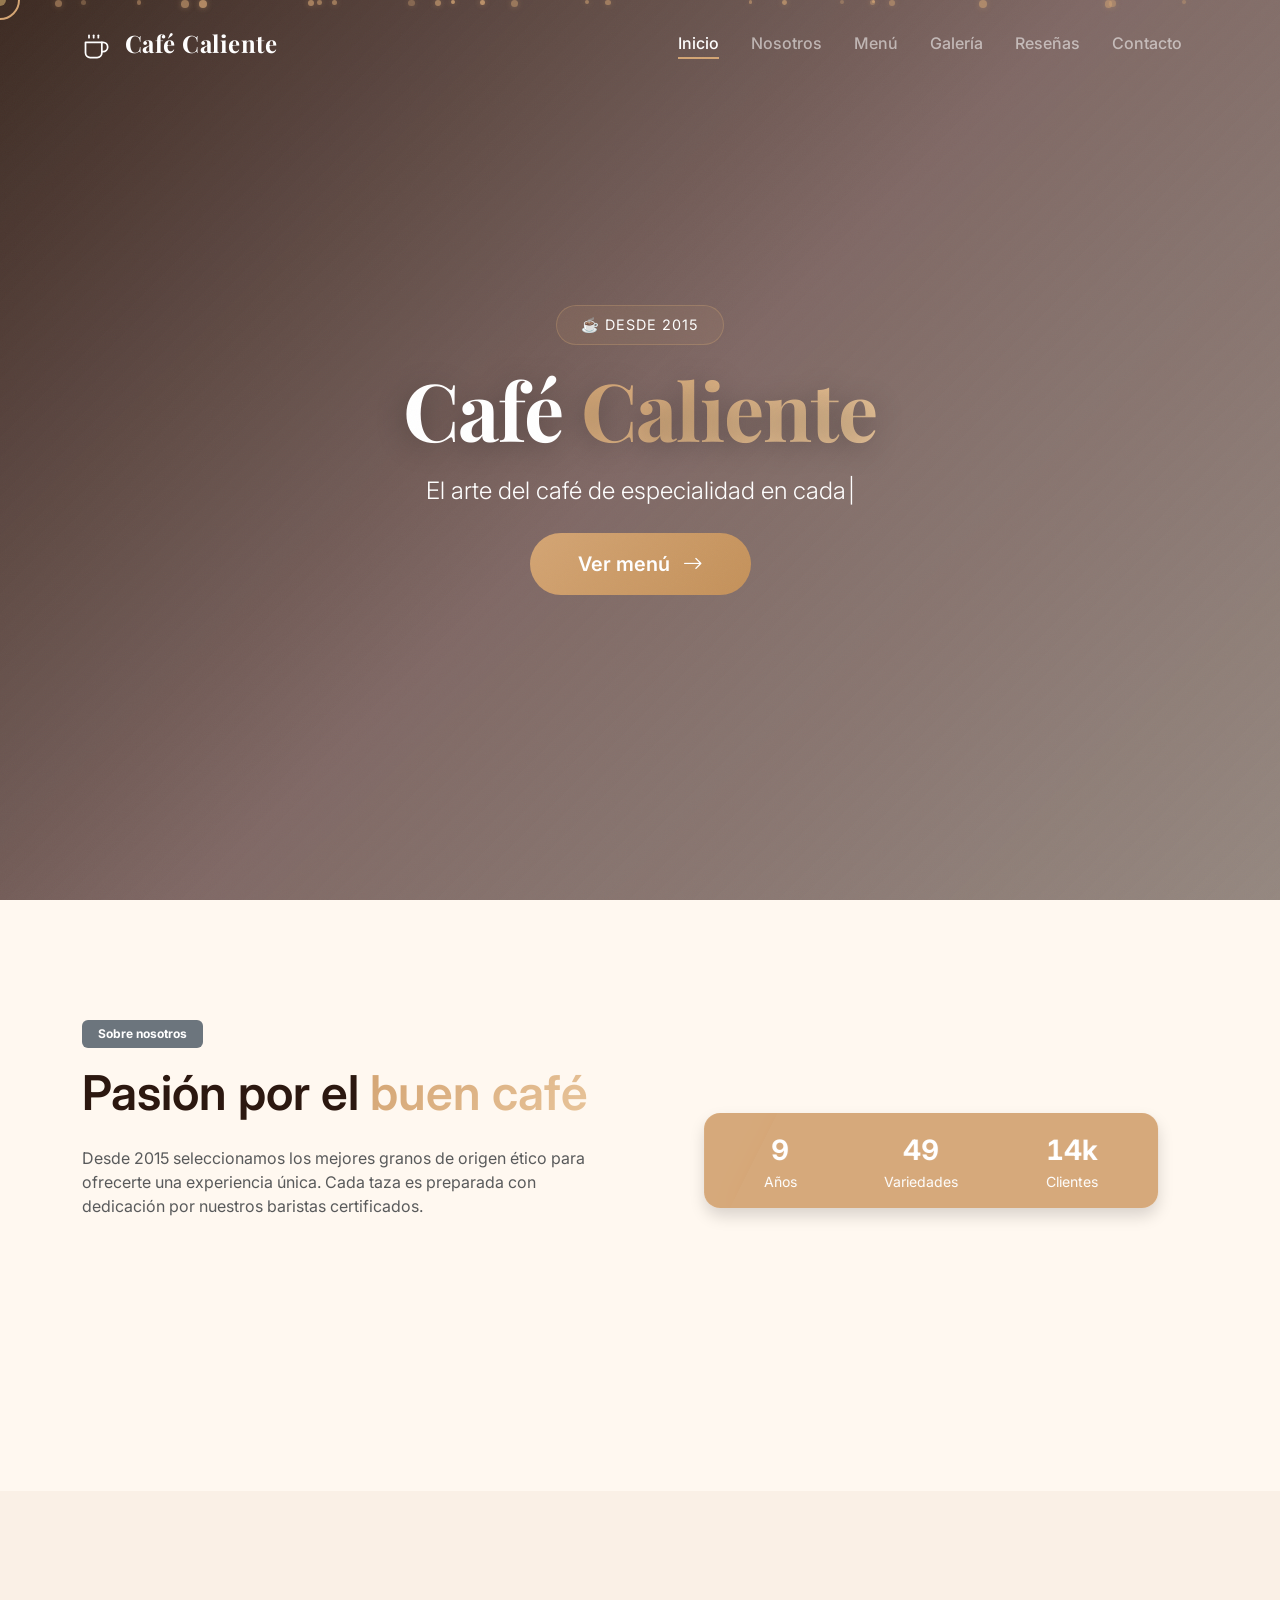
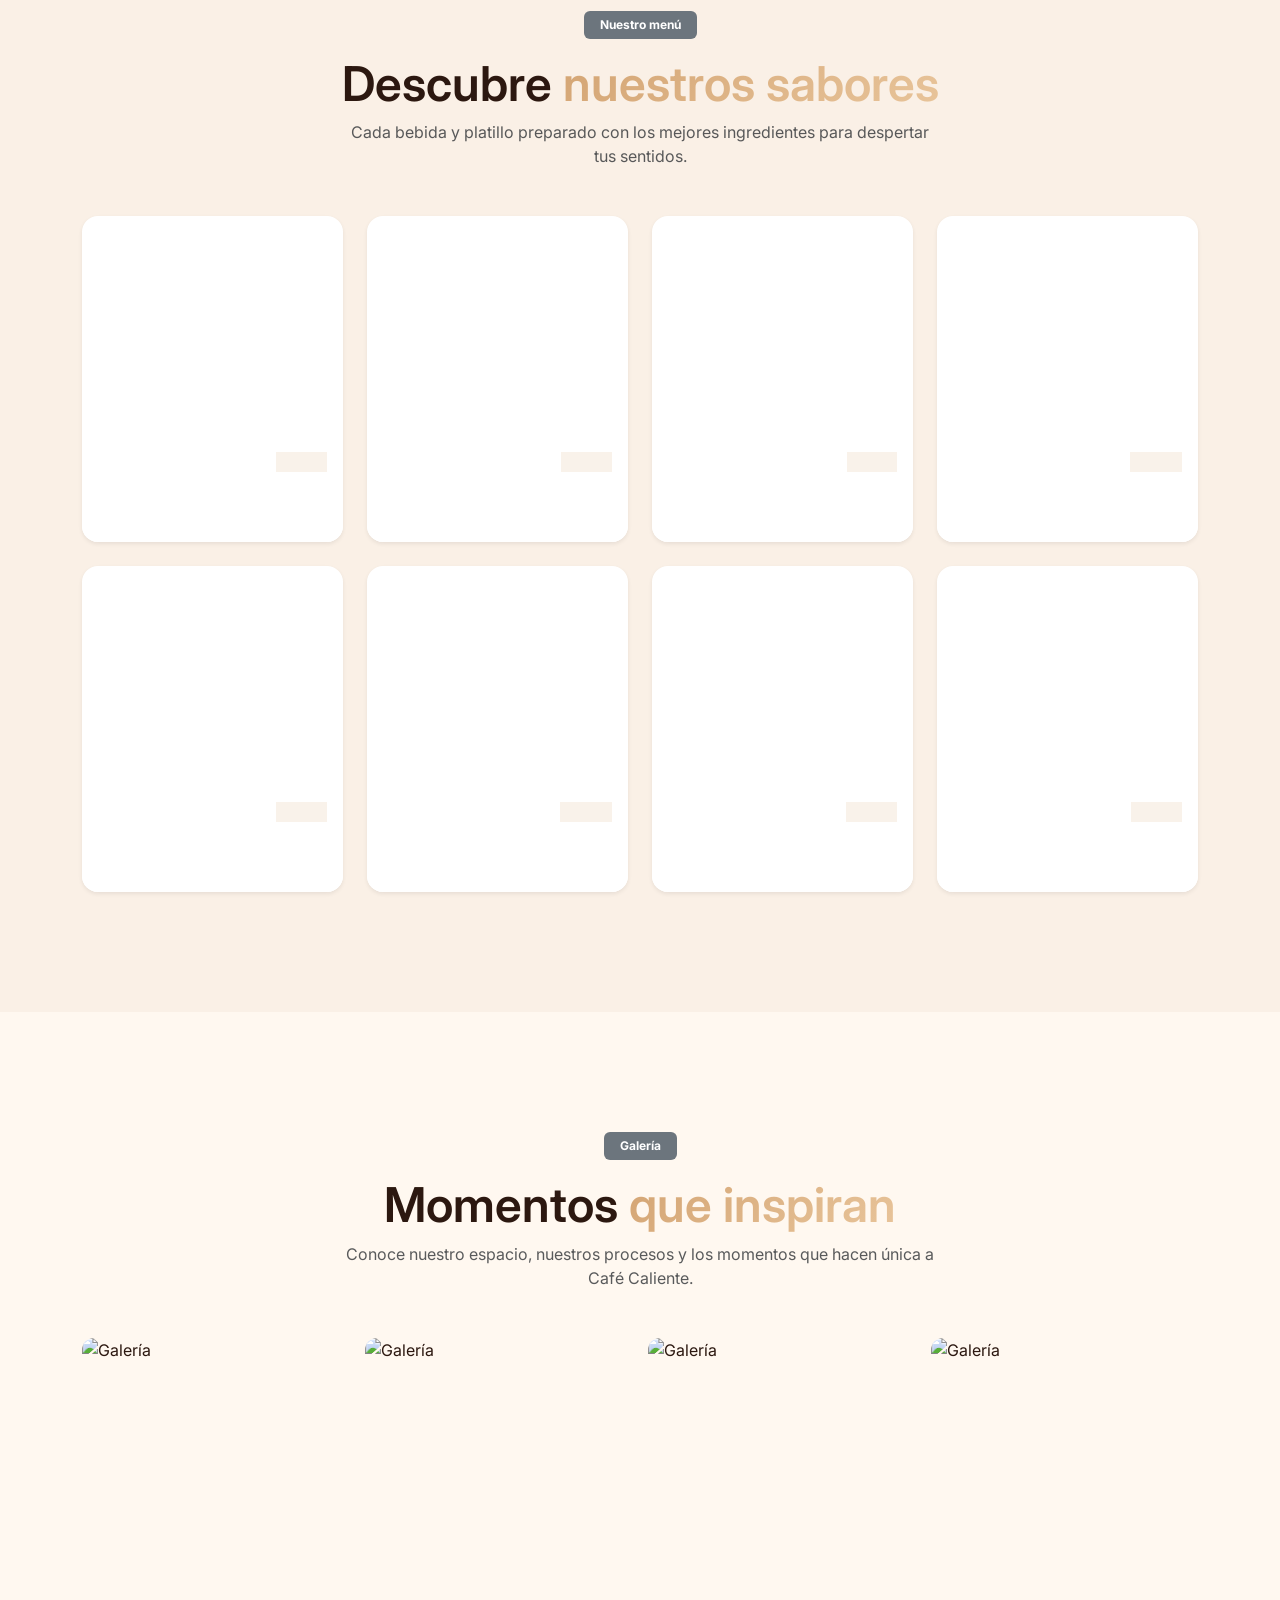
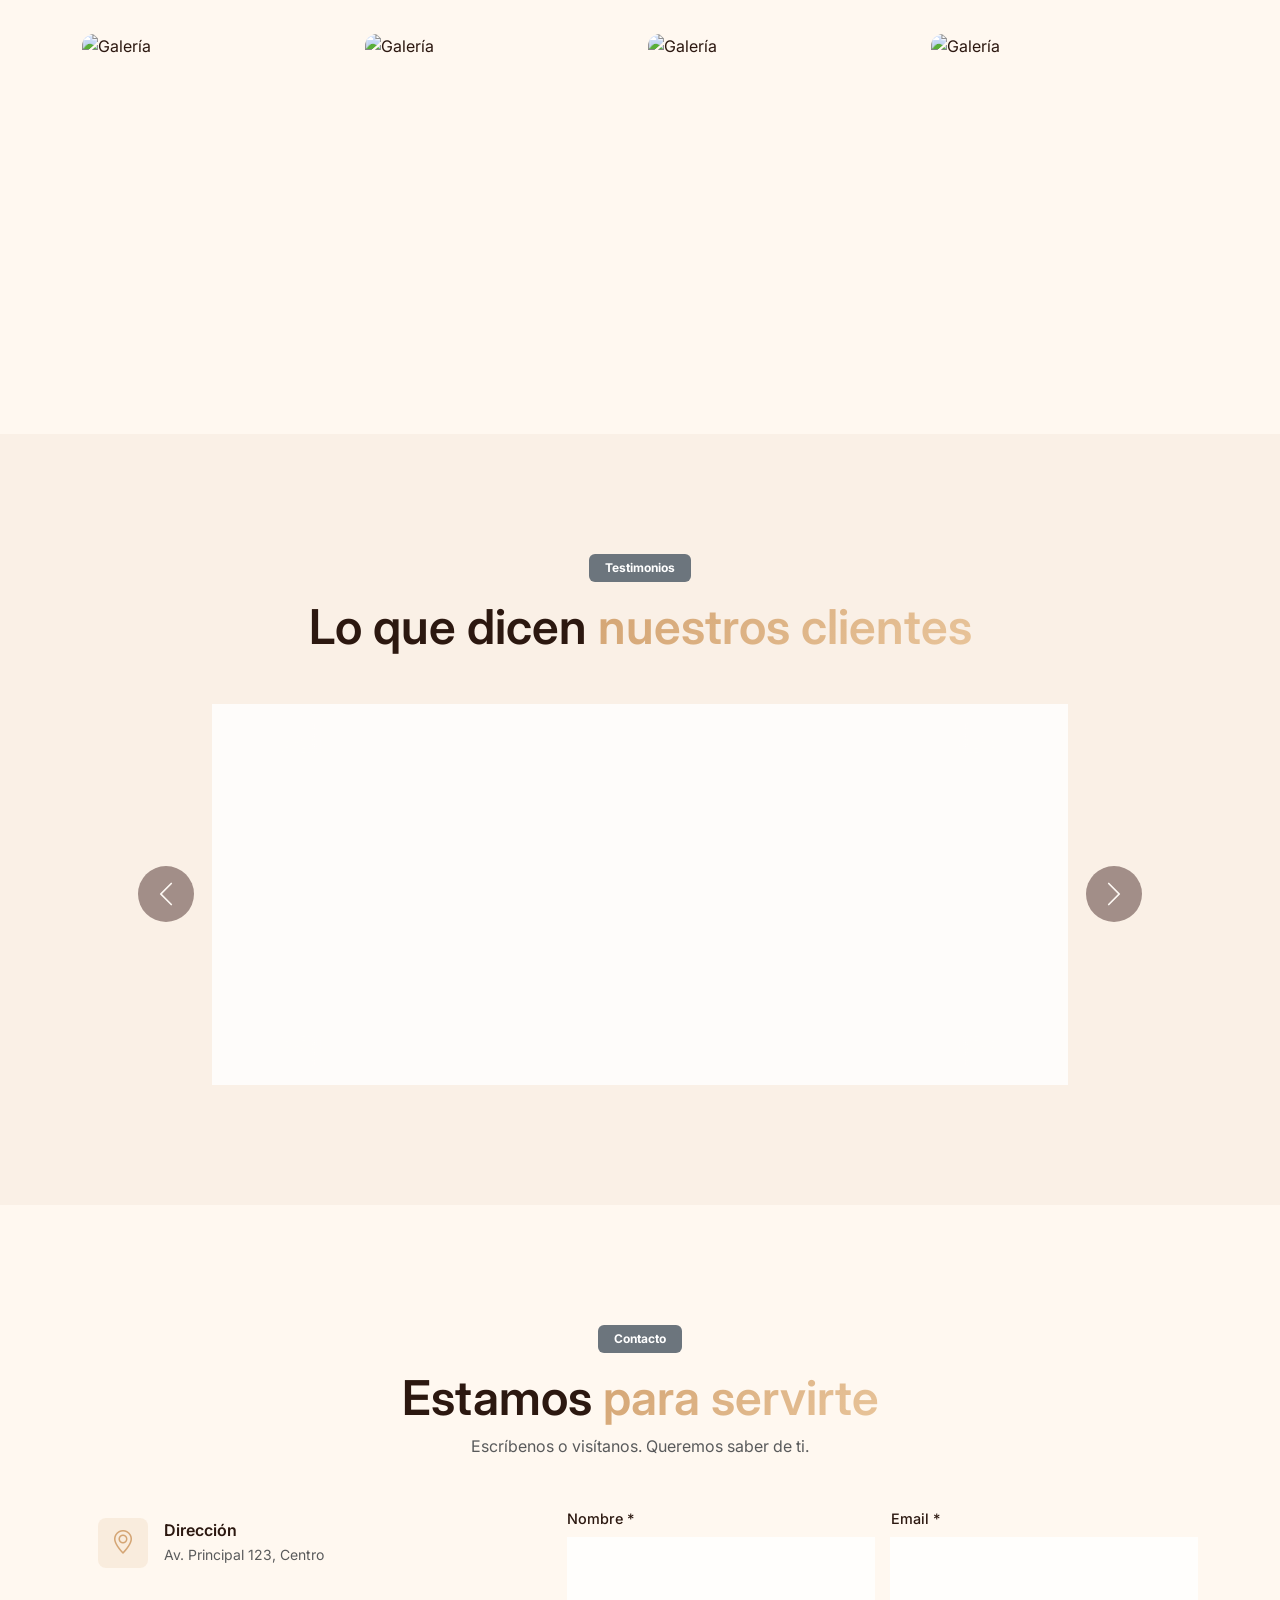
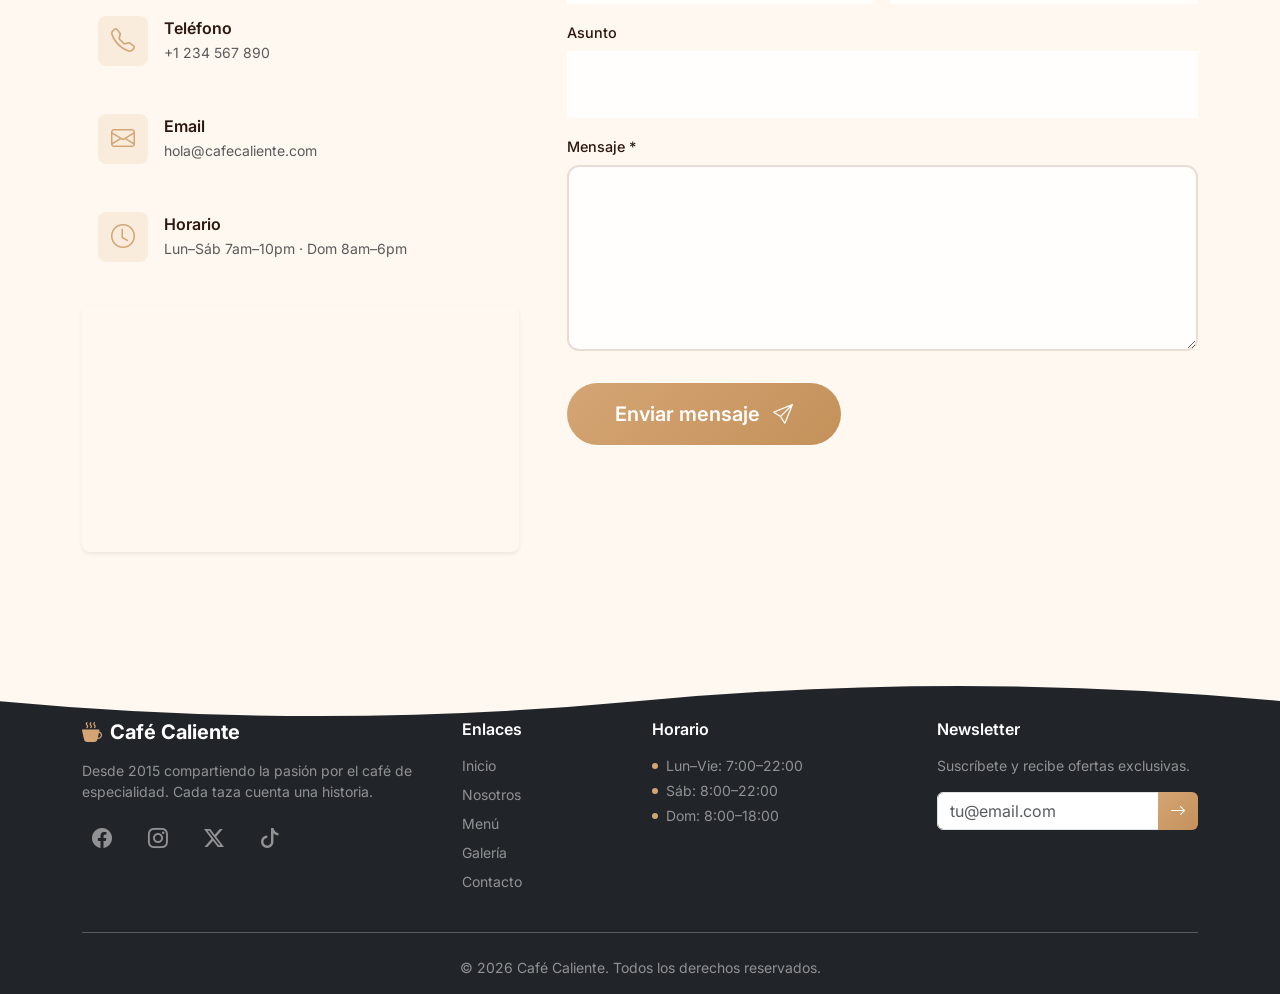
==== templates/coffee/index.html @ fac6c66e "templates" ====
<!DOCTYPE html>
<html lang="es">
<head>
  <meta charset="UTF-8">
  <meta name="viewport" content="width=device-width, initial-scale=1.0">
  <meta name="description" content="Café Caliente - Café artesanal de especialidad. Disfruta del mejor café en un ambiente único.">
  <meta name="theme-color" content="#4A2C2A">
  <meta property="og:title" content="Café Caliente - Cafetería de Especialidad">
  <meta property="og:description" content="El mejor café artesanal de la ciudad. Ven y disfruta.">
  <meta property="og:type" content="website">
  <title>Café Caliente · Cafetería de Especialidad</title>
  <link rel="preconnect" href="https://fonts.googleapis.com">
  <link rel="preconnect" href="https://fonts.gstatic.com" crossorigin>
  <link href="https://fonts.googleapis.com/css2?family=Playfair+Display:wght@400;600;700;900&family=Inter:wght@300;400;500;600;700&display=swap" rel="stylesheet">
  <link href="https://cdn.jsdelivr.net/npm/bootstrap@5.3.3/dist/css/bootstrap.min.css" rel="stylesheet">
  <link rel="stylesheet" href="https://cdn.jsdelivr.net/npm/bootstrap-icons@1.11.3/font/bootstrap-icons.min.css">
  <link rel="stylesheet" href="assets/css/style.css">
</head>
<body>

  <div id="scrollProgress" class="scroll-progress"></div>
  <div id="cursor" class="custom-cursor"></div>
  <div id="cursorFollower" class="cursor-follower"></div>
  <div class="film-grain"></div>

  <!-- ========== NAVBAR ========== -->
  <nav class="navbar navbar-expand-lg navbar-dark fixed-top" id="mainNavbar">
    <div class="container">
      <a class="navbar-brand fw-bold" href="#">
        <svg class="me-2" width="28" height="28" viewBox="0 0 24 24" fill="none" stroke="currentColor" stroke-width="1.5" stroke-linecap="round" stroke-linejoin="round">
          <path d="M17 8h1a4 4 0 1 1 0 8h-1"/>
          <path d="M3 8h14v9a4 4 0 0 1-4 4H7a4 4 0 0 1-4-4V8Z"/>
          <line x1="6" y1="2" x2="6" y2="4"/><line x1="10" y1="2" x2="10" y2="4"/><line x1="14" y1="2" x2="14" y2="4"/>
        </svg>
        Café Caliente
      </a>
      <button class="navbar-toggler border-0" type="button" data-bs-toggle="collapse" data-bs-target="#navbarNav" aria-label="Menú">
        <span class="navbar-toggler-icon"></span>
      </button>
      <div class="collapse navbar-collapse" id="navbarNav">
        <ul class="navbar-nav ms-auto">
          <li class="nav-item"><a class="nav-link" href="#hero">Inicio</a></li>
          <li class="nav-item"><a class="nav-link" href="#about">Nosotros</a></li>
          <li class="nav-item"><a class="nav-link" href="#menu">Menú</a></li>
          <li class="nav-item"><a class="nav-link" href="#gallery">Galería</a></li>
          <li class="nav-item"><a class="nav-link" href="#testimonials">Reseñas</a></li>
          <li class="nav-item"><a class="nav-link" href="#contact">Contacto</a></li>
        </ul>
      </div>
    </div>
  </nav>

  <!-- ========== HERO (3D Mouse Parallax) ========== -->
  <section id="hero" class="hero d-flex align-items-center justify-content-center">
    <div class="hero-perspective-container">
      <div class="hero-depth-layer" data-depth="0.04">
        <div class="hero-bg-layer"></div>
        <div class="hero-overlay"></div>
      </div>
      <div class="hero-depth-layer" data-depth="0.15">
        <div class="hero-particles" id="heroParticles"></div>
        <div class="floating-beans" id="heroBeans"></div>
      </div>
    </div>
    <div class="container position-relative text-center text-white" style="z-index: 3;">
      <p class="hero-badge mb-3" data-reveal="fade-down">☕ Desde 2015</p>
      <h1 class="display-1 fw-bold hero-title mb-3" data-reveal="fade-up">
        Café <span class="text-gradient">Caliente</span>
      </h1>
      <p class="lead fs-4 mb-4 opacity-90" id="heroSubtitle" data-reveal="fade-up" data-reveal-delay="200"></p>
      <div data-reveal="fade-up" data-reveal-delay="400">
        <a href="#menu" class="btn btn-accent btn-lg px-5 py-3 fw-semibold rounded-pill magnetic-btn" data-strength="40">
          Ver menú <i class="bi bi-arrow-right ms-2"></i>
        </a>
      </div>
    </div>
  </section>

  <!-- ========== SOBRE NOSOTROS ========== -->
  <section id="about" class="section-padding position-relative">
    <div class="container">
      <div class="row g-5 align-items-center">
        <div class="col-lg-6" data-reveal="rotate-right">
          <span class="badge bg-secondary mb-3 px-3 py-2">Sobre nosotros</span>
          <h2 class="display-5 fw-semibold mb-4">Pasión por el <span class="text-gradient">buen café</span></h2>
          <p class="text-muted mb-4">
            Desde 2015 seleccionamos los mejores granos de origen ético para ofrecerte una experiencia única.
            Cada taza es preparada con dedicación por nuestros baristas certificados.
          </p>
          <div class="row g-3">
            <div class="col-sm-6"><div class="d-flex align-items-start gap-3 value-item" data-reveal="rotate-up" data-reveal-delay="100"><i class="bi bi-tree fs-2 text-accent"></i><div><h6 class="fw-semibold mb-1">Origen sostenible</h6><p class="small text-muted mb-0">Comercio directo con productores</p></div></div></div>
            <div class="col-sm-6"><div class="d-flex align-items-start gap-3 value-item" data-reveal="rotate-up" data-reveal-delay="200"><i class="bi bi-award fs-2 text-accent"></i><div><h6 class="fw-semibold mb-1">Baristas expertos</h6><p class="small text-muted mb-0">Equipo certificado</p></div></div></div>
            <div class="col-sm-6"><div class="d-flex align-items-start gap-3 value-item" data-reveal="rotate-up" data-reveal-delay="300"><i class="bi bi-heart fs-2 text-accent"></i><div><h6 class="fw-semibold mb-1">Hecho con amor</h6><p class="small text-muted mb-0">Cada detalle importa</p></div></div></div>
            <div class="col-sm-6"><div class="d-flex align-items-start gap-3 value-item" data-reveal="rotate-up" data-reveal-delay="400"><i class="bi bi-shop fs-2 text-accent"></i><div><h6 class="fw-semibold mb-1">Ambiente único</h6><p class="small text-muted mb-0">Diseñado para disfrutar</p></div></div></div>
          </div>
        </div>
        <div class="col-lg-6" data-reveal="rotate-left">
          <div class="position-relative about-image-wrapper about-3d-wrapper">
            <img src="https://images.unsplash.com/photo-1501339847302-ac426a4a7cbb?w=600&q=80" alt="Nuestra cafetería" class="img-fluid rounded-4 shadow-lg about-image" loading="lazy">
            <div class="position-absolute bottom-0 start-50 translate-middle-x bg-accent text-white p-3 rounded-4 shadow stat-card" style="width: 85%;">
              <div class="d-flex justify-content-around text-center">
                <div><span class="fs-3 fw-bold counter" data-target="10">0</span><p class="small mb-0">Años</p></div>
                <div><span class="fs-3 fw-bold counter" data-target="50">0</span><p class="small mb-0">Variedades</p></div>
                <div><span class="fs-3 fw-bold counter" data-target="15" data-suffix="k">0</span><p class="small mb-0">Clientes</p></div>
              </div>
            </div>
          </div>
        </div>
      </div>
    </div>
  </section>

  <!-- ========== MENÚ ========== -->
  <section id="menu" class="section-padding bg-brand-light position-relative">
    <div class="floating-beans" id="menuBeans"></div>
    <div class="container">
      <div class="text-center mb-5">
        <span class="badge bg-secondary mb-3 px-3 py-2" data-reveal="fade-down">Nuestro menú</span>
        <h2 class="display-5 fw-semibold" data-reveal="rotate-up">Descubre <span class="text-gradient">nuestros sabores</span></h2>
        <p class="text-muted mx-auto" style="max-width:600px;" data-reveal="fade-up" data-reveal-delay="100">Cada bebida y platillo preparado con los mejores ingredientes para despertar tus sentidos.</p>
      </div>
      <div class="row g-4">
        <div class="col-sm-6 col-lg-4 col-xl-3" data-reveal="zoom-in" data-reveal-delay="0">
          <div class="card menu-card h-100 border-0 shadow-sm tilt-card">
            <div class="card-img-wrapper tilt-item" data-tilt-factor="1.4">
              <img src="https://images.unsplash.com/photo-1509042239860-f550ce710b93?w=400&q=80" class="card-img-top" alt="Espresso" loading="lazy">
              <div class="steam-container"><span></span><span></span><span></span><span></span></div>
            </div>
            <div class="card-body tilt-item" data-tilt-factor="0.6">
              <div class="d-flex justify-content-between align-items-start mb-2">
                <h5 class="card-title fw-semibold mb-0">Espresso</h5>
                <span class="badge bg-accent-subtle text-accent fw-semibold tilt-item" data-tilt-factor="1.8">$3.50</span>
              </div>
              <p class="card-text small text-muted">Café puro de tueste medio con notas a chocolate.</p>
            </div>
          </div>
        </div>
        <div class="col-sm-6 col-lg-4 col-xl-3" data-reveal="zoom-in" data-reveal-delay="50">
          <div class="card menu-card h-100 border-0 shadow-sm tilt-card">
            <div class="card-img-wrapper tilt-item" data-tilt-factor="1.4">
              <img src="https://images.unsplash.com/photo-1572442388796-11668a67e53d?w=400&q=80" class="card-img-top" alt="Cappuccino" loading="lazy">
              <div class="steam-container"><span></span><span></span><span></span><span></span></div>
            </div>
            <div class="card-body tilt-item" data-tilt-factor="0.6">
              <div class="d-flex justify-content-between align-items-start mb-2">
                <h5 class="card-title fw-semibold mb-0">Cappuccino</h5>
                <span class="badge bg-accent-subtle text-accent fw-semibold tilt-item" data-tilt-factor="1.8">$5.00</span>
              </div>
              <p class="card-text small text-muted">Espresso con leche cremosa y espuma suave.</p>
            </div>
          </div>
        </div>
        <div class="col-sm-6 col-lg-4 col-xl-3" data-reveal="zoom-in" data-reveal-delay="100">
          <div class="card menu-card h-100 border-0 shadow-sm tilt-card">
            <div class="card-img-wrapper tilt-item" data-tilt-factor="1.4">
              <img src="https://images.unsplash.com/photo-1461023058943-07fcbe16d735?w=400&q=80" class="card-img-top" alt="Latte" loading="lazy">
              <div class="steam-container"><span></span><span></span><span></span><span></span></div>
            </div>
            <div class="card-body tilt-item" data-tilt-factor="0.6">
              <div class="d-flex justify-content-between align-items-start mb-2">
                <h5 class="card-title fw-semibold mb-0">Latte</h5>
                <span class="badge bg-accent-subtle text-accent fw-semibold tilt-item" data-tilt-factor="1.8">$5.50</span>
              </div>
              <p class="card-text small text-muted">Espresso suave con abundante leche vaporizada.</p>
            </div>
          </div>
        </div>
        <div class="col-sm-6 col-lg-4 col-xl-3" data-reveal="zoom-in" data-reveal-delay="150">
          <div class="card menu-card h-100 border-0 shadow-sm tilt-card">
            <div class="card-img-wrapper tilt-item" data-tilt-factor="1.4">
              <img src="https://images.unsplash.com/photo-1632845407875-10b4d85e6bf8?w=400&q=80" class="card-img-top" alt="Mocha" loading="lazy">
              <div class="steam-container"><span></span><span></span><span></span><span></span></div>
            </div>
            <div class="card-body tilt-item" data-tilt-factor="0.6">
              <div class="d-flex justify-content-between align-items-start mb-2">
                <h5 class="card-title fw-semibold mb-0">Mocha</h5>
                <span class="badge bg-accent-subtle text-accent fw-semibold tilt-item" data-tilt-factor="1.8">$6.00</span>
              </div>
              <p class="card-text small text-muted">Espresso con chocolate, leche y crema batida.</p>
            </div>
          </div>
        </div>
        <div class="col-sm-6 col-lg-4 col-xl-3" data-reveal="zoom-in" data-reveal-delay="200">
          <div class="card menu-card h-100 border-0 shadow-sm tilt-card">
            <div class="card-img-wrapper tilt-item" data-tilt-factor="1.4">
              <img src="https://images.unsplash.com/photo-1495474472287-4d71bcdd2085?w=400&q=80" class="card-img-top" alt="Cold Brew" loading="lazy">
              <div class="steam-container"><span></span><span></span><span></span><span></span></div>
            </div>
            <div class="card-body tilt-item" data-tilt-factor="0.6">
              <div class="d-flex justify-content-between align-items-start mb-2">
                <h5 class="card-title fw-semibold mb-0">Cold Brew</h5>
                <span class="badge bg-accent-subtle text-accent fw-semibold tilt-item" data-tilt-factor="1.8">$4.50</span>
              </div>
              <p class="card-text small text-muted">Extracción en frío por 24 horas, suave y refrescante.</p>
            </div>
          </div>
        </div>
        <div class="col-sm-6 col-lg-4 col-xl-3" data-reveal="zoom-in" data-reveal-delay="250">
          <div class="card menu-card h-100 border-0 shadow-sm tilt-card">
            <div class="card-img-wrapper tilt-item" data-tilt-factor="1.4">
              <img src="https://images.unsplash.com/photo-1556679343-c7306c1976bc?w=400&q=80" class="card-img-top" alt="Croissant" loading="lazy">
            </div>
            <div class="card-body tilt-item" data-tilt-factor="0.6">
              <div class="d-flex justify-content-between align-items-start mb-2">
                <h5 class="card-title fw-semibold mb-0">Croissant</h5>
                <span class="badge bg-accent-subtle text-accent fw-semibold tilt-item" data-tilt-factor="1.8">$4.00</span>
              </div>
              <p class="card-text small text-muted">Hojaldrado artesanal, horneado cada mañana.</p>
            </div>
          </div>
        </div>
        <div class="col-sm-6 col-lg-4 col-xl-3" data-reveal="zoom-in" data-reveal-delay="300">
          <div class="card menu-card h-100 border-0 shadow-sm tilt-card">
            <div class="card-img-wrapper tilt-item" data-tilt-factor="1.4">
              <img src="https://images.unsplash.com/photo-1509365465985-25d11c17e812?w=400&q=80" class="card-img-top" alt="Cheesecake" loading="lazy">
            </div>
            <div class="card-body tilt-item" data-tilt-factor="0.6">
              <div class="d-flex justify-content-between align-items-start mb-2">
                <h5 class="card-title fw-semibold mb-0">Cheesecake</h5>
                <span class="badge bg-accent-subtle text-accent fw-semibold tilt-item" data-tilt-factor="1.8">$6.50</span>
              </div>
              <p class="card-text small text-muted">New York style con frutos rojos y base crujiente.</p>
            </div>
          </div>
        </div>
        <div class="col-sm-6 col-lg-4 col-xl-3" data-reveal="zoom-in" data-reveal-delay="350">
          <div class="card menu-card h-100 border-0 shadow-sm tilt-card">
            <div class="card-img-wrapper tilt-item" data-tilt-factor="1.4">
              <img src="https://images.unsplash.com/photo-1559056199-641a0ac8b55e?w=400&q=80" class="card-img-top" alt="Té Chai" loading="lazy">
            </div>
            <div class="card-body tilt-item" data-tilt-factor="0.6">
              <div class="d-flex justify-content-between align-items-start mb-2">
                <h5 class="card-title fw-semibold mb-0">Té Chai</h5>
                <span class="badge bg-accent-subtle text-accent fw-semibold tilt-item" data-tilt-factor="1.8">$4.50</span>
              </div>
              <p class="card-text small text-muted">Especias indias con leche, miel y canela.</p>
            </div>
          </div>
        </div>
      </div>
    </div>
  </section>

  <!-- ========== GALERÍA ========== -->
  <section id="gallery" class="section-padding position-relative">
    <div class="container">
      <div class="text-center mb-5">
        <span class="badge bg-secondary mb-3 px-3 py-2" data-reveal="fade-down">Galería</span>
        <h2 class="display-5 fw-semibold" data-reveal="rotate-up">Momentos <span class="text-gradient">que inspiran</span></h2>
        <p class="text-muted mx-auto" style="max-width:600px;" data-reveal="fade-up" data-reveal-delay="100">Conoce nuestro espacio, nuestros procesos y los momentos que hacen única a Café Caliente.</p>
      </div>
      <div class="row g-3">
        <div class="col-6 col-md-4 col-lg-3" data-reveal="zoom-in" data-reveal-delay="0"><div class="gallery-item"><img src="https://images.unsplash.com/photo-1495474472287-4d71bcdd2085?w=400&q=80" alt="Galería" class="img-fluid gallery-img" loading="lazy"><div class="gallery-overlay"><span class="gallery-icon"><i class="bi bi-arrows-fullscreen"></i></span></div></div></div>
        <div class="col-6 col-md-4 col-lg-3" data-reveal="zoom-in" data-reveal-delay="50"><div class="gallery-item"><img src="https://images.unsplash.com/photo-1509042239860-f550ce710b93?w=400&q=80" alt="Galería" class="img-fluid gallery-img" loading="lazy"><div class="gallery-overlay"><span class="gallery-icon"><i class="bi bi-arrows-fullscreen"></i></span></div></div></div>
        <div class="col-6 col-md-4 col-lg-3" data-reveal="zoom-in" data-reveal-delay="100"><div class="gallery-item"><img src="https://images.unsplash.com/photo-1511920170033-f8396924c348?w=400&q=80" alt="Galería" class="img-fluid gallery-img" loading="lazy"><div class="gallery-overlay"><span class="gallery-icon"><i class="bi bi-arrows-fullscreen"></i></span></div></div></div>
        <div class="col-6 col-md-4 col-lg-3" data-reveal="zoom-in" data-reveal-delay="150"><div class="gallery-item"><img src="https://images.unsplash.com/photo-1442512595331-e89e73853f31?w=400&q=80" alt="Galería" class="img-fluid gallery-img" loading="lazy"><div class="gallery-overlay"><span class="gallery-icon"><i class="bi bi-arrows-fullscreen"></i></span></div></div></div>
        <div class="col-6 col-md-4 col-lg-3" data-reveal="zoom-in" data-reveal-delay="200"><div class="gallery-item"><img src="https://images.unsplash.com/photo-1501339847302-ac426a4a7cbb?w=400&q=80" alt="Galería" class="img-fluid gallery-img" loading="lazy"><div class="gallery-overlay"><span class="gallery-icon"><i class="bi bi-arrows-fullscreen"></i></span></div></div></div>
        <div class="col-6 col-md-4 col-lg-3" data-reveal="zoom-in" data-reveal-delay="250"><div class="gallery-item"><img src="https://images.unsplash.com/photo-1556679343-c7306c1976bc?w=400&q=80" alt="Galería" class="img-fluid gallery-img" loading="lazy"><div class="gallery-overlay"><span class="gallery-icon"><i class="bi bi-arrows-fullscreen"></i></span></div></div></div>
        <div class="col-6 col-md-4 col-lg-3" data-reveal="zoom-in" data-reveal-delay="300"><div class="gallery-item"><img src="https://images.unsplash.com/photo-1497935586351-b67a49e012bf?w=400&q=80" alt="Galería" class="img-fluid gallery-img" loading="lazy"><div class="gallery-overlay"><span class="gallery-icon"><i class="bi bi-arrows-fullscreen"></i></span></div></div></div>
        <div class="col-6 col-md-4 col-lg-3" data-reveal="zoom-in" data-reveal-delay="350"><div class="gallery-item"><img src="https://images.unsplash.com/photo-1461023058943-07fcbe16d735?w=400&q=80" alt="Galería" class="img-fluid gallery-img" loading="lazy"><div class="gallery-overlay"><span class="gallery-icon"><i class="bi bi-arrows-fullscreen"></i></span></div></div></div>
      </div>
    </div>
  </section>

  <!-- ========== TESTIMONIOS ========== -->
  <section id="testimonials" class="section-padding bg-brand-light position-relative">
    <div class="container">
      <div class="text-center mb-5">
        <span class="badge bg-secondary mb-3 px-3 py-2" data-reveal="fade-down">Testimonios</span>
        <h2 class="display-5 fw-semibold" data-reveal="rotate-up">Lo que dicen <span class="text-gradient">nuestros clientes</span></h2>
      </div>
      <div id="testimonialCarousel" class="carousel slide" data-bs-ride="carousel" data-reveal="fade-up">
        <div class="carousel-inner">
          <div class="carousel-item active"><div class="row justify-content-center"><div class="col-lg-8"><div class="testimonial-card text-center p-5"><img src="https://i.pravatar.cc/100?img=1" alt="Cliente" class="rounded-circle mb-3 testimonial-avatar" width="80" height="80" loading="lazy"><i class="bi bi-chat-quote fs-1 text-accent opacity-50 d-block mb-3"></i><p class="fs-5 mb-3 fst-italic">"El mejor café que he probado. El ambiente es acogedor y el personal es increíblemente amable."</p><h6 class="fw-semibold mb-1">María García</h6><small class="text-muted">Cliente frecuente</small><div class="mt-2"><i class="bi bi-star-fill text-accent"></i><i class="bi bi-star-fill text-accent"></i><i class="bi bi-star-fill text-accent"></i><i class="bi bi-star-fill text-accent"></i><i class="bi bi-star-fill text-accent"></i></div></div></div></div></div>
          <div class="carousel-item"><div class="row justify-content-center"><div class="col-lg-8"><div class="testimonial-card text-center p-5"><img src="https://i.pravatar.cc/100?img=11" alt="Cliente" class="rounded-circle mb-3 testimonial-avatar" width="80" height="80" loading="lazy"><i class="bi bi-chat-quote fs-1 text-accent opacity-50 d-block mb-3"></i><p class="fs-5 mb-3 fst-italic">"Los croissants son espectaculares y el cappuccino es perfecto. Sin duda volveré una y otra vez."</p><h6 class="fw-semibold mb-1">Carlos Mendoza</h6><small class="text-muted">Foodie</small><div class="mt-2"><i class="bi bi-star-fill text-accent"></i><i class="bi bi-star-fill text-accent"></i><i class="bi bi-star-fill text-accent"></i><i class="bi bi-star-fill text-accent"></i><i class="bi bi-star-fill text-accent"></i></div></div></div></div></div>
          <div class="carousel-item"><div class="row justify-content-center"><div class="col-lg-8"><div class="testimonial-card text-center p-5"><img src="https://i.pravatar.cc/100?img=5" alt="Cliente" class="rounded-circle mb-3 testimonial-avatar" width="80" height="80" loading="lazy"><i class="bi bi-chat-quote fs-1 text-accent opacity-50 d-block mb-3"></i><p class="fs-5 mb-3 fst-italic">"Un espacio perfecto para reuniones. El cold brew es el mejor de toda la ciudad, 100% recomendado."</p><h6 class="fw-semibold mb-1">Ana Torres</h6><small class="text-muted">Emprendedora</small><div class="mt-2"><i class="bi bi-star-fill text-accent"></i><i class="bi bi-star-fill text-accent"></i><i class="bi bi-star-fill text-accent"></i><i class="bi bi-star-fill text-accent"></i><i class="bi bi-star-fill text-accent"></i></div></div></div></div></div>
        </div>
        <button class="carousel-control-prev" type="button" data-bs-target="#testimonialCarousel" data-bs-slide="prev"><span class="carousel-control-prev-icon" aria-hidden="true"></span><span class="visually-hidden">Anterior</span></button>
        <button class="carousel-control-next" type="button" data-bs-target="#testimonialCarousel" data-bs-slide="next"><span class="carousel-control-next-icon" aria-hidden="true"></span><span class="visually-hidden">Siguiente</span></button>
      </div>
    </div>
  </section>

  <!-- ========== CONTACTO ========== -->
  <section id="contact" class="section-padding position-relative">
    <div class="container">
      <div class="text-center mb-5">
        <span class="badge bg-secondary mb-3 px-3 py-2" data-reveal="fade-down">Contacto</span>
        <h2 class="display-5 fw-semibold" data-reveal="rotate-up">Estamos <span class="text-gradient">para servirte</span></h2>
        <p class="text-muted mx-auto" style="max-width:600px;" data-reveal="fade-up" data-reveal-delay="100">Escríbenos o visítanos. Queremos saber de ti.</p>
      </div>
      <div class="row g-5">
        <div class="col-lg-5" data-reveal="rotate-right">
          <div class="d-flex align-items-center gap-3 mb-4 contact-info-item"><div class="contact-icon bg-accent-subtle text-accent d-flex align-items-center justify-content-center rounded-3 flex-shrink-0" style="width:50px;height:50px;"><i class="bi bi-geo-alt fs-4"></i></div><div><h6 class="fw-semibold mb-1">Dirección</h6><p class="small text-muted mb-0">Av. Principal 123, Centro</p></div></div>
          <div class="d-flex align-items-center gap-3 mb-4 contact-info-item"><div class="contact-icon bg-accent-subtle text-accent d-flex align-items-center justify-content-center rounded-3 flex-shrink-0" style="width:50px;height:50px;"><i class="bi bi-telephone fs-4"></i></div><div><h6 class="fw-semibold mb-1">Teléfono</h6><p class="small text-muted mb-0">+1 234 567 890</p></div></div>
          <div class="d-flex align-items-center gap-3 mb-4 contact-info-item"><div class="contact-icon bg-accent-subtle text-accent d-flex align-items-center justify-content-center rounded-3 flex-shrink-0" style="width:50px;height:50px;"><i class="bi bi-envelope fs-4"></i></div><div><h6 class="fw-semibold mb-1">Email</h6><p class="small text-muted mb-0">hola@cafecaliente.com</p></div></div>
          <div class="d-flex align-items-center gap-3 mb-4 contact-info-item"><div class="contact-icon bg-accent-subtle text-accent d-flex align-items-center justify-content-center rounded-3 flex-shrink-0" style="width:50px;height:50px;"><i class="bi bi-clock fs-4"></i></div><div><h6 class="fw-semibold mb-1">Horario</h6><p class="small text-muted mb-0">Lun–Sáb 7am–10pm · Dom 8am–6pm</p></div></div>
          <div class="mt-4 pt-2" data-reveal="fade-up" data-reveal-delay="200"><div class="ratio ratio-16x9 rounded-3 overflow-hidden shadow-sm map-wrapper"><iframe src="https://www.google.com/maps/embed?pb=!1m18!1m12!1m3!1d387191.33750346623!2d-74.30933115000001!3d40.69701921140066!2m3!1f0!2f0!3f0!3m2!1i1024!2i768!4f13.1!3m3!1m2!1s0x89c24fa5d33f083b%3A0xc80b8f06e177fe62!2sNueva+York!5e0!3m2!1ses!2sus!4v1556103531183" title="Ubicación" allowfullscreen loading="lazy" referrerpolicy="no-referrer-when-downgrade" class="rounded-3"></iframe></div></div>
        </div>
        <div class="col-lg-7" data-reveal="rotate-left">
          <form id="contactForm" class="row g-3 needs-validation" novalidate>
            <div class="col-sm-6"><label for="name" class="form-label fw-medium">Nombre *</label><input type="text" class="form-control form-control-lg" id="name" required><div class="invalid-feedback">Por favor ingresa tu nombre.</div></div>
            <div class="col-sm-6"><label for="email" class="form-label fw-medium">Email *</label><input type="email" class="form-control form-control-lg" id="email" required><div class="invalid-feedback">Por favor ingresa un email válido.</div></div>
            <div class="col-12"><label for="subject" class="form-label fw-medium">Asunto</label><input type="text" class="form-control form-control-lg" id="subject"></div>
            <div class="col-12"><label for="message" class="form-label fw-medium">Mensaje *</label><textarea class="form-control form-control-lg" id="message" rows="5" required></textarea><div class="invalid-feedback">Por favor escribe un mensaje.</div></div>
            <div class="col-12"><div id="formFeedback" class="alert d-none"></div></div>
            <div class="col-12"><button type="submit" class="btn btn-accent btn-lg px-5 py-3 fw-semibold rounded-pill ripple-btn magnetic-btn" data-strength="30">Enviar mensaje <i class="bi bi-send ms-2"></i></button></div>
          </form>
        </div>
      </div>
    </div>
  </section>

  <!-- ========== FOOTER ========== -->
  <footer class="bg-dark text-white pt-5 pb-3 position-relative">
    <div class="footer-decoration"><svg viewBox="0 0 1440 60" preserveAspectRatio="none"><path d="M0,30 Q360,60 720,30 Q1080,0 1440,30 L1440,60 L0,60 Z" fill="var(--color-bg)"/></svg></div>
    <div class="container">
      <div class="row g-4">
        <div class="col-md-6 col-lg-4" data-reveal="fade-up"><h5 class="fw-bold mb-3"><i class="bi bi-cup-hot-fill me-2 text-accent"></i>Café Caliente</h5><p class="small text-white-50">Desde 2015 compartiendo la pasión por el café de especialidad. Cada taza cuenta una historia.</p><div class="d-flex gap-3 fs-5 social-links"><a href="#" class="text-white-50 text-decoration-none social-link" aria-label="Facebook"><i class="bi bi-facebook"></i></a><a href="#" class="text-white-50 text-decoration-none social-link" aria-label="Instagram"><i class="bi bi-instagram"></i></a><a href="#" class="text-white-50 text-decoration-none social-link" aria-label="Twitter"><i class="bi bi-twitter-x"></i></a><a href="#" class="text-white-50 text-decoration-none social-link" aria-label="TikTok"><i class="bi bi-tiktok"></i></a></div></div>
        <div class="col-md-3 col-lg-2" data-reveal="fade-up" data-reveal-delay="100"><h6 class="fw-semibold mb-3">Enlaces</h6><ul class="list-unstyled small footer-links"><li class="mb-2"><a href="#hero" class="text-white-50 text-decoration-none">Inicio</a></li><li class="mb-2"><a href="#about" class="text-white-50 text-decoration-none">Nosotros</a></li><li class="mb-2"><a href="#menu" class="text-white-50 text-decoration-none">Menú</a></li><li class="mb-2"><a href="#gallery" class="text-white-50 text-decoration-none">Galería</a></li><li class="mb-2"><a href="#contact" class="text-white-50 text-decoration-none">Contacto</a></li></ul></div>
        <div class="col-md-3 col-lg-3" data-reveal="fade-up" data-reveal-delay="200"><h6 class="fw-semibold mb-3">Horario</h6><ul class="list-unstyled small text-white-50"><li class="mb-1 d-flex align-items-center gap-2"><span class="dot-accent"></span>Lun–Vie: 7:00–22:00</li><li class="mb-1 d-flex align-items-center gap-2"><span class="dot-accent"></span>Sáb: 8:00–22:00</li><li class="mb-1 d-flex align-items-center gap-2"><span class="dot-accent"></span>Dom: 8:00–18:00</li></ul></div>
        <div class="col-lg-3" data-reveal="fade-up" data-reveal-delay="300"><h6 class="fw-semibold mb-3">Newsletter</h6><p class="small text-white-50">Suscríbete y recibe ofertas exclusivas.</p><div class="input-group"><input type="email" class="form-control" placeholder="tu@email.com" aria-label="Newsletter"><button class="btn btn-accent" type="button"><i class="bi bi-arrow-right"></i></button></div></div>
      </div>
      <hr class="my-4 border-white-10">
      <div class="text-center small text-white-50"><p class="mb-0">&copy; 2026 Café Caliente. Todos los derechos reservados.</p></div>
    </div>
  </footer>

  <button id="backToTop" class="back-to-top" aria-label="Volver arriba"><i class="bi bi-chevron-up"></i></button>

  <script src="https://cdn.jsdelivr.net/npm/bootstrap@5.3.3/dist/js/bootstrap.bundle.min.js"></script>
  <script src="assets/js/main.js"></script>
</body>
</html>
---- templates/coffee/assets/css/style.css ----
/* ==========================================
   CAFÉ CALIENTE — 3D Cinematic Styles
   ========================================== */

:root {
  --color-primary: #4A2C2A;
  --color-secondary: #8B5E3C;
  --color-accent: #D4A574;
  --color-accent-dark: #c4915a;
  --color-bg: #FFF8F0;
  --color-bg-light: #faf0e6;
  --color-text: #2C1810;
  --color-text-muted: #6b5a52;
  --font-heading: 'Playfair Display', serif;
  --font-body: 'Inter', sans-serif;
  --transition-smooth: cubic-bezier(0.25, 0.46, 0.45, 0.94);
}

*,
*::before,
*::after { box-sizing: border-box; }

html { scroll-behavior: smooth; }

body {
  font-family: var(--font-body);
  color: var(--color-text);
  background-color: var(--color-bg);
  cursor: none;
  overflow-x: hidden;
}

::selection {
  background-color: var(--color-accent);
  color: #fff;
}

/* =============================================
   CUSTOM CURSOR
   ============================================= */
.custom-cursor {
  position: fixed;
  width: 12px;
  height: 12px;
  background: var(--color-accent);
  border-radius: 50%;
  pointer-events: none;
  z-index: 99999;
  transform: translate(-50%, -50%);
  transition: width 0.2s var(--transition-smooth), height 0.2s var(--transition-smooth), background 0.2s ease;
  mix-blend-mode: difference;
}

.cursor-follower {
  position: fixed;
  width: 40px;
  height: 40px;
  border: 2px solid var(--color-accent);
  border-radius: 50%;
  pointer-events: none;
  z-index: 99998;
  transform: translate(-50%, -50%);
  transition: width 0.3s var(--transition-smooth), height 0.3s var(--transition-smooth), border-color 0.3s ease, background 0.3s ease;
}

.custom-cursor.hovering { width: 20px; height: 20px; background: var(--color-accent-dark); }
.cursor-follower.hovering { width: 60px; height: 60px; border-color: var(--color-accent-dark); background: rgba(212, 165, 116, 0.08); }

@media (hover: none) and (pointer: coarse) {
  body { cursor: auto; }
  .custom-cursor, .cursor-follower { display: none !important; }
}

/* =============================================
   FILM GRAIN
   ============================================= */
.film-grain {
  position: fixed;
  inset: 0;
  pointer-events: none;
  z-index: 99997;
  opacity: 0.03;
  background-image: url("data:image/svg+xml,%3Csvg viewBox='0 0 256 256' xmlns='http://www.w3.org/2000/svg'%3E%3Cfilter id='noise'%3E%3CfeTurbulence type='fractalNoise' baseFrequency='0.9' numOctaves='4' stitchTiles='stitch'/%3E%3C/filter%3E%3Crect width='100%25' height='100%25' filter='url(%23noise)'/%3E%3C/svg%3E");
  background-repeat: repeat;
  background-size: 256px 256px;
  animation: grainShift 0.8s steps(4) infinite;
}

@keyframes grainShift {
  0% { transform: translate(0,0); }
  25% { transform: translate(-2px,2px); }
  50% { transform: translate(2px,-2px); }
  75% { transform: translate(-1px,-1px); }
  100% { transform: translate(0,0); }
}

/* =============================================
   SCROLL PROGRESS
   ============================================= */
.scroll-progress {
  position: fixed;
  top: 0;
  left: 0;
  height: 3px;
  background: linear-gradient(90deg, var(--color-accent), #e8c49a, var(--color-accent-dark));
  background-size: 200% 100%;
  animation: shimmer 2s linear infinite;
  z-index: 99995;
  width: 0%;
  transition: width 0.1s linear;
  box-shadow: 0 0 10px rgba(212,165,116,0.5);
}

@keyframes shimmer {
  0% { background-position: 200% 0; }
  100% { background-position: -200% 0; }
}

/* =============================================
   UTILITIES
   ============================================= */
.text-accent { color: var(--color-accent) !important; }

.text-gradient {
  background: linear-gradient(135deg, var(--color-accent), #e8c49a, var(--color-accent-dark));
  background-size: 200% 200%;
  -webkit-background-clip: text;
  -webkit-text-fill-color: transparent;
  background-clip: text;
  animation: gradientShift 3s ease infinite;
}

@keyframes gradientShift {
  0%,100% { background-position: 0% 50%; }
  50% { background-position: 100% 50%; }
}

.bg-accent { background-color: var(--color-accent) !important; }
.bg-accent-subtle { background-color: rgba(212,165,116,0.15); }
.bg-brand-light { background-color: var(--color-bg-light); }
.dot-accent { display: inline-block; width: 6px; height: 6px; background: var(--color-accent); border-radius: 50%; }

.btn-accent {
  background: linear-gradient(135deg, var(--color-accent), var(--color-accent-dark));
  border: none;
  color: #fff;
  transition: all 0.3s var(--transition-smooth);
  position: relative;
  overflow: hidden;
  isolation: isolate;
}

.btn-accent:hover,
.btn-accent:focus {
  color: #fff;
  transform: translateY(-3px);
  box-shadow: 0 10px 30px rgba(212,165,116,0.4);
}

.btn-accent:active { transform: translateY(-1px); }

.section-padding { padding: 120px 0; }
@media (max-width: 768px) { .section-padding { padding: 70px 0; } }

.ripple-btn { position: relative; overflow: hidden; }

.ripple-effect {
  position: absolute;
  border-radius: 50%;
  background: rgba(255,255,255,0.4);
  transform: scale(0);
  animation: rippleAnim 0.6s ease-out;
  pointer-events: none;
}

@keyframes rippleAnim {
  to { transform: scale(4); opacity: 0; }
}

.magnetic-btn { display: inline-block; transition: transform 0.15s var(--transition-smooth); }

/* =============================================
   NAVBAR
   ============================================= */
#mainNavbar {
  transition: background-color 0.4s ease, backdrop-filter 0.4s ease, box-shadow 0.4s ease, padding 0.4s ease;
  padding: 20px 0;
}

#mainNavbar.scrolled {
  background: rgba(74,44,42,0.85);
  backdrop-filter: blur(20px) saturate(1.2);
  -webkit-backdrop-filter: blur(20px) saturate(1.2);
  box-shadow: 0 4px 30px rgba(0,0,0,0.2);
  padding: 8px 0;
  border-bottom: 1px solid rgba(212,165,116,0.1);
}

#mainNavbar .navbar-brand {
  font-family: var(--font-heading);
  font-size: 1.5rem;
  letter-spacing: 0.5px;
}

#mainNavbar .navbar-brand svg { transition: transform 0.3s ease; }
#mainNavbar .navbar-brand:hover svg { transform: rotate(15deg) scale(1.1); }

#mainNavbar .nav-link {
  font-weight: 500;
  position: relative;
  padding: 8px 16px;
  transition: color 0.3s ease;
}

#mainNavbar .nav-link::after {
  content: '';
  position: absolute;
  bottom: 4px;
  left: 16px;
  right: 16px;
  height: 2px;
  background: var(--color-accent);
  transform: scaleX(0);
  transition: transform 0.3s var(--transition-smooth);
}

#mainNavbar .nav-link:hover::after,
#mainNavbar .nav-link.active::after { transform: scaleX(1); }

@media (max-width: 991.98px) {
  #mainNavbar { padding: 12px 0; }
  #mainNavbar .nav-link::after { display: none; }
  #mainNavbar.scrolled { background: rgba(74,44,42,0.97); }
}

/* =============================================
   HERO — 3D Perspective Container
   ============================================= */
.hero {
  position: relative;
  min-height: 100vh;
  overflow: hidden;
  background: transparent;
}

.hero-perspective-container {
  position: absolute;
  inset: 0;
  perspective: 1200px;
  perspective-origin: 50% 50%;
  transform-style: preserve-3d;
  overflow: hidden;
}

.hero-depth-layer {
  position: absolute;
  inset: 0;
  transform-style: preserve-3d;
  will-change: transform;
  backface-visibility: hidden;
}

.hero-depth-layer[data-depth="0"] { z-index: 1; }
.hero-depth-layer[data-depth="0.04"] { z-index: 1; }
.hero-depth-layer[data-depth="0.15"] { z-index: 2; }
.hero-depth-layer[data-depth="0.6"] { z-index: 3; }

.hero-bg-layer {
  position: absolute;
  inset: -40px;
  background: url('https://images.unsplash.com/photo-1495474472287-4d71bcdd2085?w=1920&q=80') center center / cover no-repeat;
  transform: translateZ(-50px) scale(1.1);
}

.hero-overlay {
  position: absolute;
  inset: 0;
  background: linear-gradient(135deg, rgba(44,24,16,0.92) 0%, rgba(74,44,42,0.7) 50%, rgba(44,24,16,0.5) 100%);
}

.hero-particles {
  position: absolute;
  inset: 0;
  overflow: hidden;
  pointer-events: none;
}

.hero-particle {
  position: absolute;
  width: 6px;
  height: 6px;
  background: var(--color-accent);
  border-radius: 50%;
  opacity: 0;
  animation: floatParticle linear infinite;
  box-shadow: 0 0 6px rgba(212,165,116,0.6);
}

@keyframes floatParticle {
  0% { transform: translateY(110vh) scale(0); opacity: 0; }
  10% { opacity: 0.8; }
  90% { opacity: 0.8; }
  100% { transform: translateY(-10vh) scale(1); opacity: 0; }
}

.hero > .container { position: relative; z-index: 3; }

.hero-badge {
  display: inline-block;
  padding: 8px 24px;
  border: 1px solid rgba(212,165,116,0.3);
  border-radius: 50px;
  font-size: 0.9rem;
  letter-spacing: 1px;
  text-transform: uppercase;
  backdrop-filter: blur(10px);
  background: rgba(212,165,116,0.1);
}

.hero-title {
  font-family: var(--font-heading);
  font-weight: 900;
  text-shadow: 0 4px 30px rgba(0,0,0,0.3);
  letter-spacing: -1px;
}

#heroSubtitle::after {
  content: '|';
  animation: blink 0.8s step-end infinite;
  margin-left: 2px;
}

@keyframes blink { 0%,100% { opacity: 1; } 50% { opacity: 0; } }

@media (max-width: 576px) {
  .hero-title { font-size: 2.8rem; }
  .hero-bg-layer { transform: translateZ(0) scale(1.05); }
  .hero-perspective-container { perspective: none; }
  .hero-depth-layer[data-depth="0.04"],
  .hero-depth-layer[data-depth="0.15"] { display: none; }
}

/* =============================================
   3D FLOATING COFFEE BEANS
   ============================================= */
.floating-beans {
  position: absolute;
  inset: 0;
  pointer-events: none;
  overflow: hidden;
  z-index: 1;
}

.bean-3d {
  position: absolute;
  width: 16px;
  height: 24px;
  background: linear-gradient(135deg, #5a3528, #3d1f16);
  border-radius: 50%;
  transform-style: preserve-3d;
  box-shadow: -2px 2px 4px rgba(0,0,0,0.2), inset -1px 1px 2px rgba(255,255,255,0.05);
}

.bean-3d::before {
  content: '';
  position: absolute;
  top: 50%;
  left: 50%;
  width: 2px;
  height: 60%;
  background: rgba(212,165,116,0.35);
  transform: translate(-50%, -50%) rotate(10deg);
  border-radius: 1px;
}

.bean-3d::after {
  content: '';
  position: absolute;
  top: 20%;
  left: 25%;
  width: 50%;
  height: 60%;
  border: 1px solid rgba(255,255,255,0.04);
  border-radius: 50%;
  border-bottom-color: transparent;
  border-left-color: transparent;
}

.bean-3d:nth-child(odd)::before { transform: translate(-50%, -50%) rotate(-10deg); }

@keyframes beanFloat1 {
  0% { transform: translateY(0) translateX(0) rotateX(0deg) rotateY(0deg) rotateZ(0deg); opacity: 0; }
  5% { opacity: 0.5; }
  25% { transform: translateY(-25vh) translateX(15px) rotateX(30deg) rotateY(45deg) rotateZ(20deg); }
  50% { transform: translateY(-50vh) translateX(-10px) rotateX(60deg) rotateY(90deg) rotateZ(40deg); opacity: 0.5; }
  75% { transform: translateY(-75vh) translateX(20px) rotateX(90deg) rotateY(135deg) rotateZ(60deg); }
  100% { transform: translateY(-100vh) translateX(0) rotateX(120deg) rotateY(180deg) rotateZ(80deg); opacity: 0; }
}

@keyframes beanFloat2 {
  0% { transform: translateY(0) translateX(0) rotateX(0deg) rotateY(0deg) rotateZ(0deg); opacity: 0; }
  5% { opacity: 0.4; }
  33% { transform: translateY(-33vh) translateX(-20px) rotateX(-20deg) rotateY(-30deg) rotateZ(-15deg); }
  66% { transform: translateY(-66vh) translateX(15px) rotateX(-40deg) rotateY(-60deg) rotateZ(-30deg); opacity: 0.4; }
  100% { transform: translateY(-100vh) translateX(-5px) rotateX(-60deg) rotateY(-90deg) rotateZ(-45deg); opacity: 0; }
}

/* =============================================
   ABOUT — 3D Perspective
   ============================================= */
.about-3d-wrapper {
  perspective: 1200px;
  transform-style: preserve-3d;
}

.about-image {
  transition: transform 0.6s var(--transition-smooth), box-shadow 0.6s ease;
  transform: perspective(1200px) rotateY(-4deg) rotateX(2deg) translateZ(0);
  box-shadow: 25px 25px 50px rgba(74,44,42,0.15), -5px -5px 20px rgba(212,165,116,0.05);
}

.about-image:hover {
  transform: perspective(1200px) rotateY(0deg) rotateX(0deg) translateZ(20px);
  box-shadow: 0 25px 50px rgba(74,44,42,0.25);
}

.about-image-wrapper:hover .stat-card {
  animation-play-state: paused;
}

.stat-card {
  backdrop-filter: blur(10px);
  background: rgba(212,165,116,0.95) !important;
  transform-style: preserve-3d;
  animation: statFloat 3s ease-in-out infinite;
}

@keyframes statFloat {
  0%,100% { transform: translate(-50%, 50%) translateZ(10px); }
  50% { transform: translate(-50%, 45%) translateZ(15px); }
}

.stat-card .counter { font-feature-settings: 'tnum'; font-variant-numeric: tabular-nums; }

.value-item {
  transition: transform 0.3s ease;
  transform-style: preserve-3d;
}

.value-item:hover { transform: translateX(6px) translateZ(4px); }

@media (max-width: 991.98px) {
  .about-image { transform: none; }
  .stat-card { position: relative !important; transform: none !important; margin-top: -40px; width: 100% !important; }
}

/* =============================================
   MENU CARDS — 3D Enhanced Tilt
   ============================================= */
.menu-card {
  border-radius: 16px;
  overflow: visible;
  transition: transform 0.4s var(--transition-smooth), box-shadow 0.4s ease;
  transform-style: preserve-3d;
  perspective: 800px;
  transform: perspective(800px) rotateX(0deg) rotateY(0deg);
}

.menu-card:hover {
  box-shadow: 0 25px 60px rgba(74,44,42,0.2) !important;
}

.card-img-wrapper {
  position: relative;
  overflow: hidden;
  height: 220px;
  transform-style: preserve-3d;
  backface-visibility: hidden;
  border-radius: 16px 16px 0 0;
}

.card-img-wrapper .card-img-top {
  width: 100%;
  height: 100%;
  object-fit: cover;
  transition: transform 0.6s var(--transition-smooth);
  backface-visibility: hidden;
}

.menu-card:hover .card-img-wrapper .card-img-top { transform: scale(1.12); }

.card-img-wrapper::after {
  content: '';
  position: absolute;
  inset: 0;
  background: linear-gradient(to top, rgba(44,24,16,0.3), transparent 50%);
  opacity: 0;
  transition: opacity 0.4s ease;
}

.menu-card:hover .card-img-wrapper::after { opacity: 1; }

.card-body {
  position: relative;
  z-index: 2;
  background: #fff;
  transform-style: preserve-3d;
  border-radius: 0 0 16px 16px;
}

.card-body .badge {
  transform-style: preserve-3d;
}

/* Steam */
.steam-container {
  position: absolute;
  bottom: 0;
  left: 50%;
  transform: translateX(-50%);
  pointer-events: none;
  z-index: 3;
}

.steam-container span {
  display: block;
  width: 3px;
  height: 20px;
  background: rgba(255,255,255,0.6);
  border-radius: 50%;
  position: absolute;
  bottom: 0;
  animation: steam 2.5s ease-out infinite;
  filter: blur(2px);
}

.steam-container span:nth-child(1) { left: -10px; animation-delay: 0s; }
.steam-container span:nth-child(2) { left: 0; animation-delay: 0.6s; }
.steam-container span:nth-child(3) { left: 10px; animation-delay: 1.2s; }
.steam-container span:nth-child(4) { left: -5px; animation-delay: 0.3s; }

@keyframes steam {
  0% { transform: translateY(0) scaleX(1) scaleY(1); opacity: 0.8; }
  100% { transform: translateY(-60px) scaleX(3) scaleY(0.3); opacity: 0; }
}

/* =============================================
   GALLERY — 3D Cinematic
   ============================================= */
.gallery-item {
  position: relative;
  border-radius: 12px;
  overflow: hidden;
  cursor: pointer;
  transform-style: preserve-3d;
  perspective: 600px;
}

.gallery-img {
  width: 100%;
  height: 280px;
  object-fit: cover;
  transition: transform 0.6s var(--transition-smooth);
  display: block;
  backface-visibility: hidden;
}

.gallery-item:hover .gallery-img { transform: scale(1.12) translateZ(10px); }

.gallery-overlay {
  position: absolute;
  inset: 0;
  background: linear-gradient(135deg, rgba(74,44,42,0.8), rgba(212,165,116,0.3));
  display: flex;
  align-items: center;
  justify-content: center;
  opacity: 0;
  transition: opacity 0.4s ease;
  transform: translateZ(20px);
}

.gallery-item:hover .gallery-overlay { opacity: 1; }

.gallery-icon {
  color: #fff;
  font-size: 1.8rem;
  transform: scale(0) rotate(-90deg);
  transition: transform 0.4s var(--transition-smooth);
}

.gallery-item:hover .gallery-icon {
  transform: scale(1) rotate(0deg);
}

@media (max-width: 576px) { .gallery-img { height: 160px; } }

/* =============================================
   TESTIMONIALS — Glassmorphism 3D
   ============================================= */
.testimonial-card {
  background: rgba(255,255,255,0.8);
  backdrop-filter: blur(20px);
  -webkit-backdrop-filter: blur(20px);
  border-radius: 24px;
  box-shadow: 0 10px 40px rgba(74,44,42,0.08);
  border: 1px solid rgba(255,255,255,0.5);
  transition: transform 0.4s var(--transition-smooth), box-shadow 0.4s ease;
  transform-style: preserve-3d;
}

.testimonial-card:hover {
  transform: perspective(800px) rotateX(2deg) translateZ(10px);
  box-shadow: 0 25px 70px rgba(74,44,42,0.15);
}

.testimonial-avatar {
  border: 3px solid var(--color-accent);
  padding: 3px;
  transition: transform 0.4s ease;
}

.testimonial-card:hover .testimonial-avatar {
  transform: scale(1.1) translateZ(15px);
}

.carousel-control-prev-icon,
.carousel-control-next-icon {
  background-color: var(--color-primary);
  border-radius: 50%;
  padding: 28px;
  background-size: 50%;
  transition: background-color 0.3s ease, transform 0.3s ease;
}

.carousel-control-prev:hover .carousel-control-prev-icon,
.carousel-control-next:hover .carousel-control-next-icon {
  background-color: var(--color-accent-dark);
  transform: scale(1.1);
}

/* =============================================
   CONTACT
   ============================================= */
.form-control-lg {
  border-radius: 12px;
  border: 2px solid #e8dcd5;
  padding: 16px 20px;
  transition: border-color 0.3s ease, box-shadow 0.3s ease, transform 0.3s ease;
  background: rgba(255,255,255,0.8);
  backdrop-filter: blur(4px);
}

.form-control-lg:focus {
  border-color: var(--color-accent);
  box-shadow: 0 0 0 4px rgba(212,165,116,0.15);
  transform: translateY(-2px) scale(1.01);
  background: #fff;
}

.form-label { font-size: 0.9rem; color: var(--color-text); }

.contact-info-item {
  padding: 12px 16px;
  border-radius: 12px;
  transition: background 0.3s ease, transform 0.3s ease;
}

.contact-info-item:hover {
  background: rgba(212,165,116,0.1);
  transform: translateX(6px) translateZ(4px);
}

.contact-icon {
  flex-shrink: 0;
  transition: transform 0.3s ease, background 0.3s ease;
}

.contact-info-item:hover .contact-icon {
  transform: scale(1.1) rotate(-5deg) translateZ(8px);
  background: rgba(212,165,116,0.25) !important;
}

.map-wrapper { border-radius: 12px; overflow: hidden; box-shadow: 0 10px 30px rgba(74,44,42,0.1); }
.map-wrapper iframe { filter: grayscale(0.5) sepia(0.2); transition: filter 0.5s ease; }
.map-wrapper:hover iframe { filter: grayscale(0) sepia(0); }

/* =============================================
   BACK TO TOP
   ============================================= */
.back-to-top {
  position: fixed;
  bottom: 30px;
  right: 30px;
  width: 50px;
  height: 50px;
  background: linear-gradient(135deg, var(--color-accent), var(--color-accent-dark));
  color: #fff;
  border: none;
  border-radius: 50%;
  font-size: 1.3rem;
  cursor: pointer;
  z-index: 9999;
  opacity: 0;
  transform: translateY(20px) scale(0.8);
  transition: opacity 0.4s ease, transform 0.4s var(--transition-smooth), box-shadow 0.3s ease;
  box-shadow: 0 4px 15px rgba(212,165,116,0.3);
  pointer-events: none;
}

.back-to-top.visible { opacity: 1; transform: translateY(0) scale(1); pointer-events: auto; }
.back-to-top:hover { transform: translateY(-4px) scale(1.05); box-shadow: 0 8px 25px rgba(212,165,116,0.5); }

/* =============================================
   FOOTER
   ============================================= */
.footer-decoration {
  position: absolute;
  top: -1px;
  left: 0;
  width: 100%;
  line-height: 0;
  overflow: hidden;
  rotate: 180deg;
}

.footer-decoration svg {
  width: calc(100% + 2px);
  height: 60px;
  display: block;
}

footer a {
  position: relative;
  transition: color 0.3s ease;
}

footer a::after {
  content: '';
  position: absolute;
  bottom: -2px;
  left: 0;
  width: 0;
  height: 1px;
  background: var(--color-accent);
  transition: width 0.3s var(--transition-smooth);
}

footer a:hover::after { width: 100%; }

.social-link {
  display: inline-flex;
  align-items: center;
  justify-content: center;
  width: 40px;
  height: 40px;
  border-radius: 50%;
  transition: all 0.3s ease;
}

.social-link:hover {
  background: rgba(212,165,116,0.15) !important;
  color: var(--color-accent) !important;
  transform: translateY(-3px);
}

/* =============================================
   SCROLL REVEAL — 3D Animations
   ============================================= */
[data-reveal] {
  opacity: 0;
  transition: opacity 0.8s var(--transition-smooth), transform 0.8s var(--transition-smooth);
}

[data-reveal="fade-up"] { transform: translateY(50px); }
[data-reveal="fade-down"] { transform: translateY(-50px); }
[data-reveal="fade-right"] { transform: translateX(-50px); }
[data-reveal="fade-left"] { transform: translateX(50px); }
[data-reveal="zoom-in"] { transform: scale(0.85); }

/* 3D perspective reveals */
[data-reveal="rotate-left"] {
  transform: perspective(800px) rotateY(35deg) translateX(-50px);
  transform-origin: left center;
}

[data-reveal="rotate-right"] {
  transform: perspective(800px) rotateY(-35deg) translateX(50px);
  transform-origin: right center;
}

[data-reveal="rotate-up"] {
  transform: perspective(800px) rotateX(15deg) translateY(40px);
  transform-origin: bottom center;
}

[data-reveal="rotate-left"].visible {
  opacity: 1;
  transform: perspective(800px) rotateY(0) translateX(0);
}

[data-reveal="rotate-right"].visible {
  opacity: 1;
  transform: perspective(800px) rotateY(0) translateX(0);
}

[data-reveal="rotate-up"].visible {
  opacity: 1;
  transform: perspective(800px) rotateX(0) translateY(0);
}

[data-reveal].visible {
  opacity: 1;
  transform: translate(0) scale(1);
}

[data-reveal-delay="50"] { transition-delay: 0.05s; }
[data-reveal-delay="100"] { transition-delay: 0.1s; }
[data-reveal-delay="150"] { transition-delay: 0.15s; }
[data-reveal-delay="200"] { transition-delay: 0.2s; }
[data-reveal-delay="250"] { transition-delay: 0.25s; }
[data-reveal-delay="300"] { transition-delay: 0.3s; }
[data-reveal-delay="350"] { transition-delay: 0.35s; }
[data-reveal-delay="400"] { transition-delay: 0.4s; }

/* =============================================
   RESPONSIVE
   ============================================= */
@media (max-width: 767.98px) {
  .back-to-top { bottom: 20px; right: 20px; width: 44px; height: 44px; font-size: 1.1rem; }
}
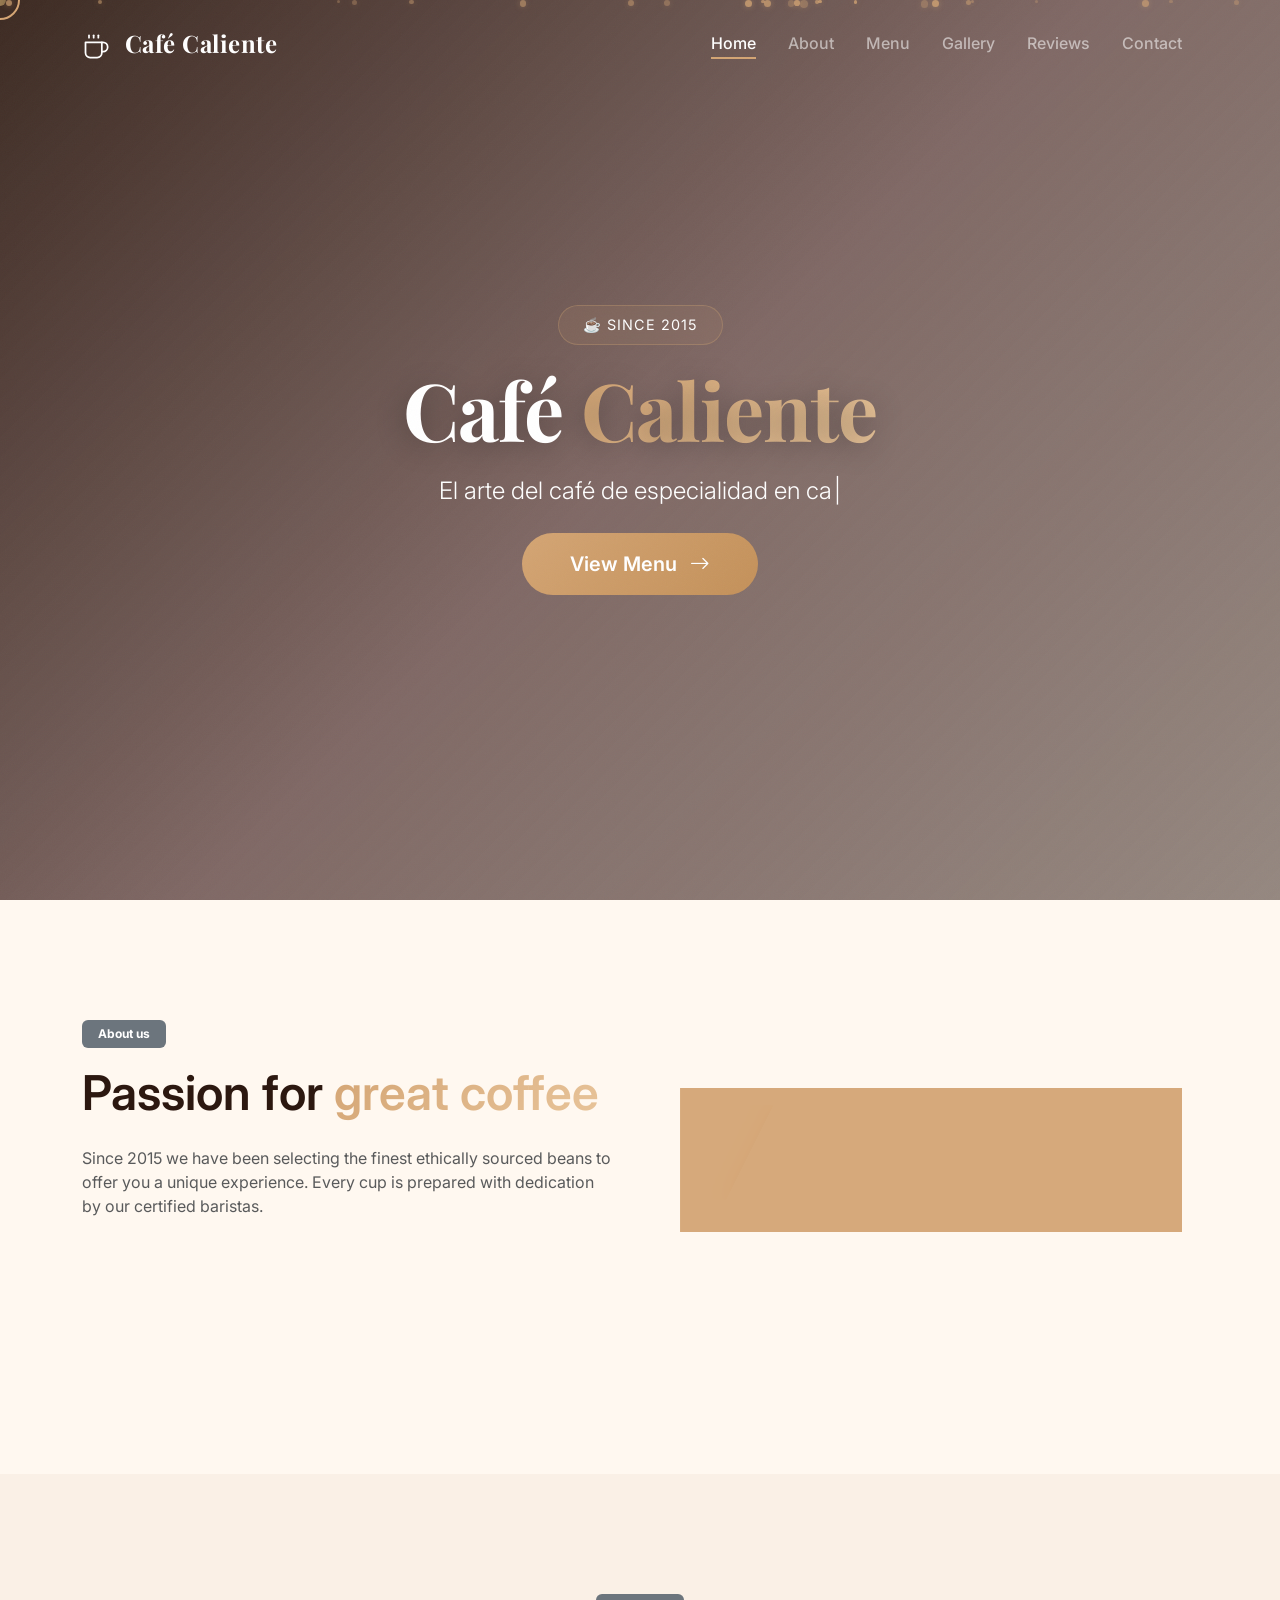
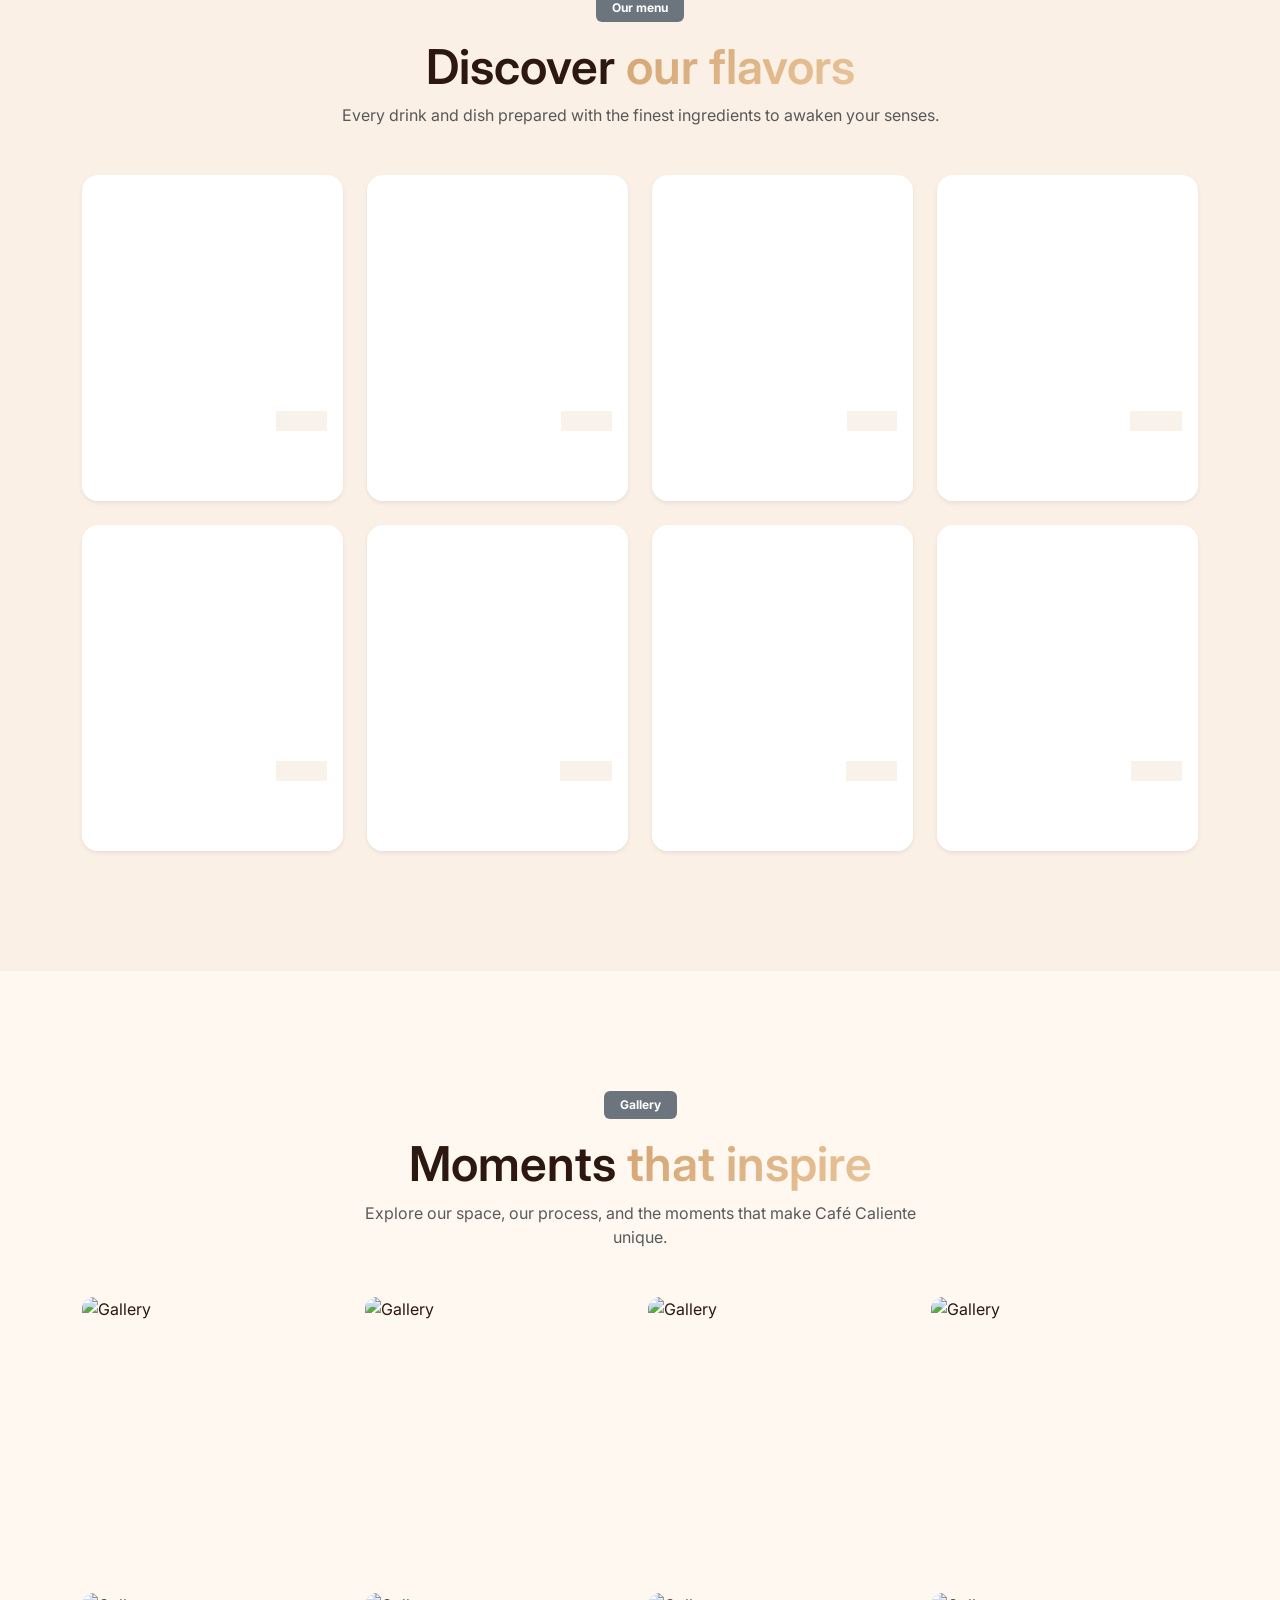
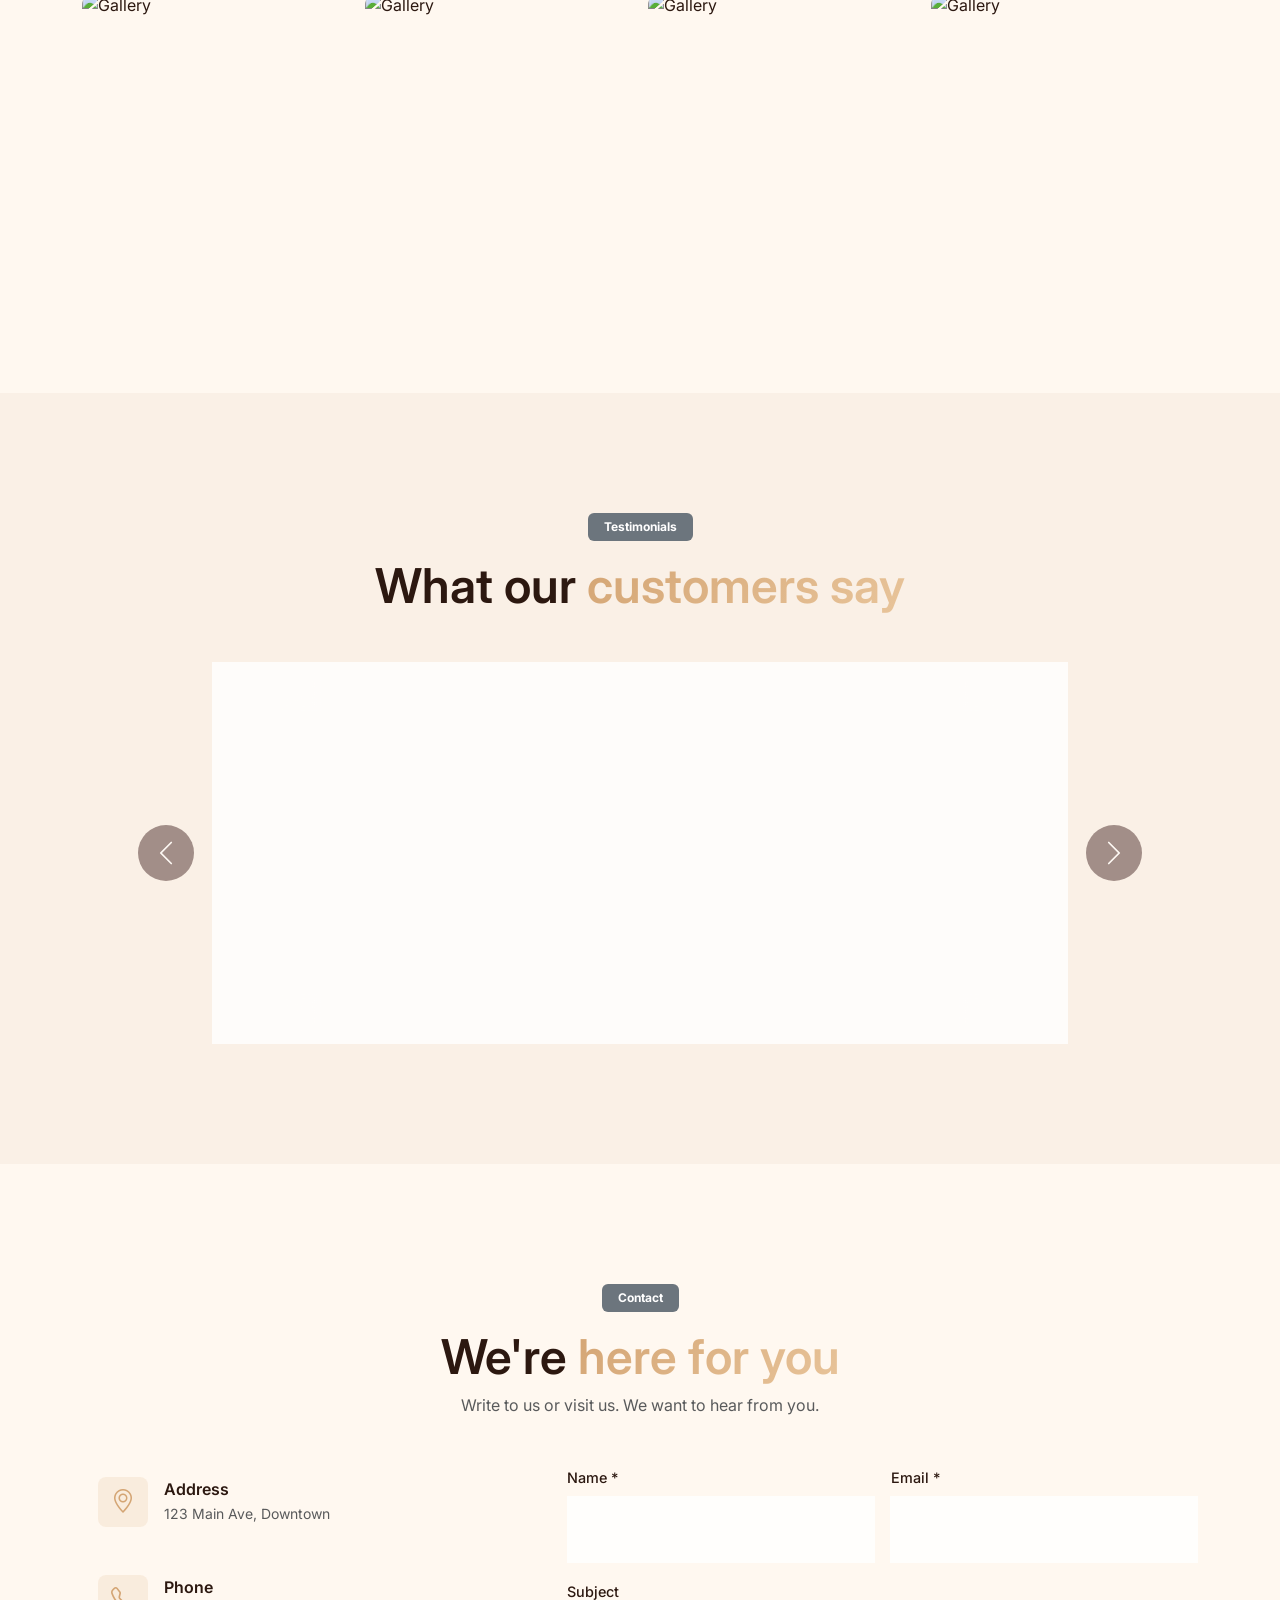
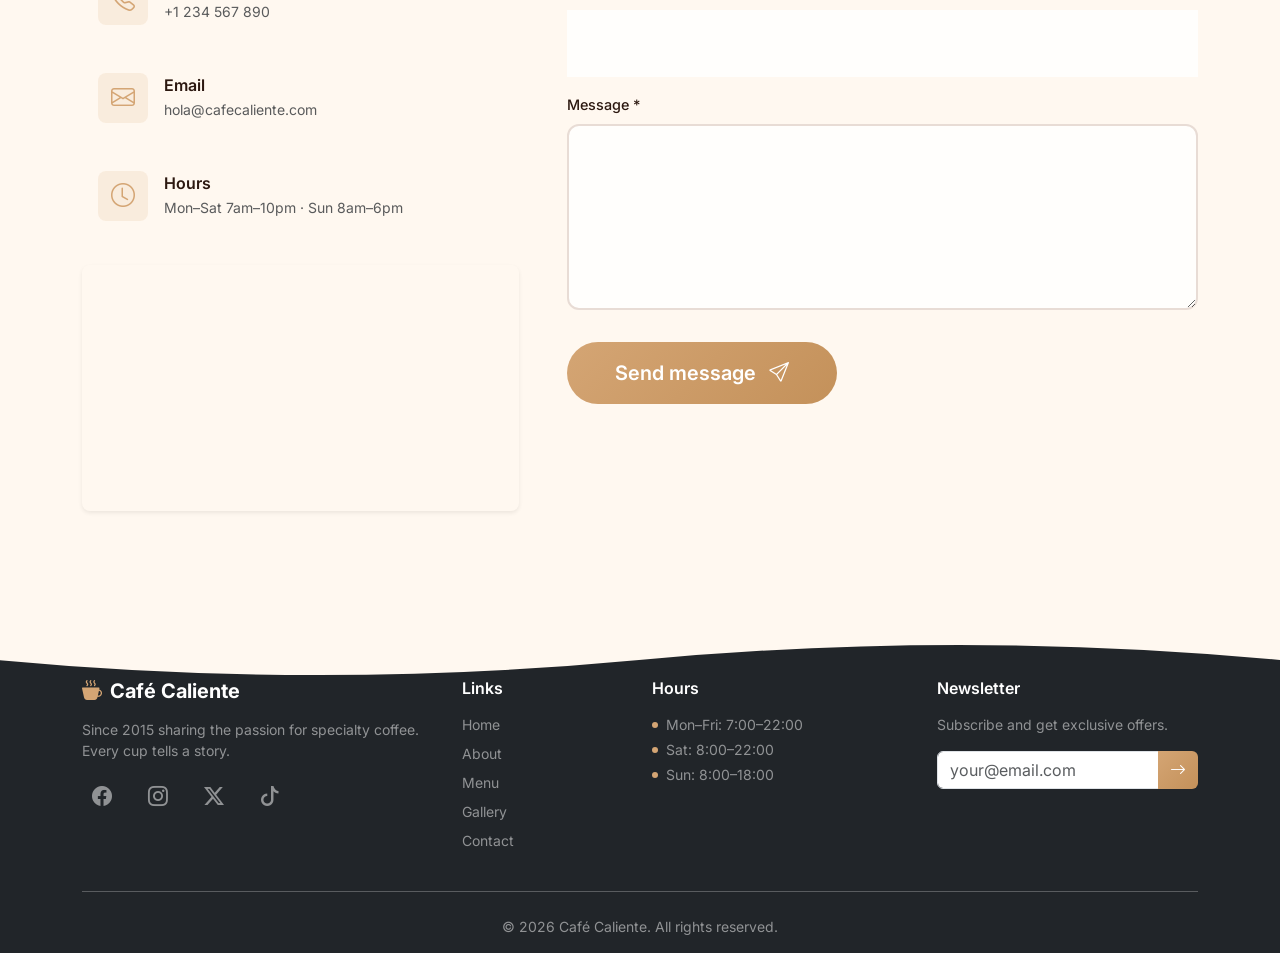
==== commit 34247aab: "english templantes" ====
--- a/templates/coffee/index.html
+++ b/templates/coffee/index.html
@@ -1,14 +1,14 @@
 <!DOCTYPE html>
-<html lang="es">
+<html lang="en">
 <head>
   <meta charset="UTF-8">
   <meta name="viewport" content="width=device-width, initial-scale=1.0">
-  <meta name="description" content="Café Caliente - Café artesanal de especialidad. Disfruta del mejor café en un ambiente único.">
+  <meta name="description" content="Café Caliente - Specialty artisan coffee. Enjoy the best coffee in a unique atmosphere.">
   <meta name="theme-color" content="#4A2C2A">
-  <meta property="og:title" content="Café Caliente - Cafetería de Especialidad">
-  <meta property="og:description" content="El mejor café artesanal de la ciudad. Ven y disfruta.">
+  <meta property="og:title" content="Café Caliente - Specialty Coffee Shop">
+  <meta property="og:description" content="The best artisan coffee in town. Come and enjoy.">
   <meta property="og:type" content="website">
-  <title>Café Caliente · Cafetería de Especialidad</title>
+  <title>Café Caliente · Specialty Coffee Shop</title>
   <link rel="preconnect" href="https://fonts.googleapis.com">
   <link rel="preconnect" href="https://fonts.gstatic.com" crossorigin>
   <link href="https://fonts.googleapis.com/css2?family=Playfair+Display:wght@400;600;700;900&family=Inter:wght@300;400;500;600;700&display=swap" rel="stylesheet">
@@ -34,17 +34,17 @@
         </svg>
         Café Caliente
       </a>
-      <button class="navbar-toggler border-0" type="button" data-bs-toggle="collapse" data-bs-target="#navbarNav" aria-label="Menú">
+      <button class="navbar-toggler border-0" type="button" data-bs-toggle="collapse" data-bs-target="#navbarNav" aria-label="Menu">
         <span class="navbar-toggler-icon"></span>
       </button>
       <div class="collapse navbar-collapse" id="navbarNav">
         <ul class="navbar-nav ms-auto">
-          <li class="nav-item"><a class="nav-link" href="#hero">Inicio</a></li>
-          <li class="nav-item"><a class="nav-link" href="#about">Nosotros</a></li>
-          <li class="nav-item"><a class="nav-link" href="#menu">Menú</a></li>
-          <li class="nav-item"><a class="nav-link" href="#gallery">Galería</a></li>
-          <li class="nav-item"><a class="nav-link" href="#testimonials">Reseñas</a></li>
-          <li class="nav-item"><a class="nav-link" href="#contact">Contacto</a></li>
+          <li class="nav-item"><a class="nav-link" href="#hero">Home</a></li>
+          <li class="nav-item"><a class="nav-link" href="#about">About</a></li>
+          <li class="nav-item"><a class="nav-link" href="#menu">Menu</a></li>
+          <li class="nav-item"><a class="nav-link" href="#gallery">Gallery</a></li>
+          <li class="nav-item"><a class="nav-link" href="#testimonials">Reviews</a></li>
+          <li class="nav-item"><a class="nav-link" href="#contact">Contact</a></li>
         </ul>
       </div>
     </div>
@@ -63,61 +63,61 @@
       </div>
     </div>
     <div class="container position-relative text-center text-white" style="z-index: 3;">
-      <p class="hero-badge mb-3" data-reveal="fade-down">☕ Desde 2015</p>
+      <p class="hero-badge mb-3" data-reveal="fade-down">☕ Since 2015</p>
       <h1 class="display-1 fw-bold hero-title mb-3" data-reveal="fade-up">
         Café <span class="text-gradient">Caliente</span>
       </h1>
       <p class="lead fs-4 mb-4 opacity-90" id="heroSubtitle" data-reveal="fade-up" data-reveal-delay="200"></p>
       <div data-reveal="fade-up" data-reveal-delay="400">
         <a href="#menu" class="btn btn-accent btn-lg px-5 py-3 fw-semibold rounded-pill magnetic-btn" data-strength="40">
-          Ver menú <i class="bi bi-arrow-right ms-2"></i>
+          View Menu <i class="bi bi-arrow-right ms-2"></i>
         </a>
       </div>
     </div>
   </section>
 
-  <!-- ========== SOBRE NOSOTROS ========== -->
+  <!-- ========== ABOUT US ========== -->
   <section id="about" class="section-padding position-relative">
     <div class="container">
       <div class="row g-5 align-items-center">
         <div class="col-lg-6" data-reveal="rotate-right">
-          <span class="badge bg-secondary mb-3 px-3 py-2">Sobre nosotros</span>
-          <h2 class="display-5 fw-semibold mb-4">Pasión por el <span class="text-gradient">buen café</span></h2>
+          <span class="badge bg-secondary mb-3 px-3 py-2">About us</span>
+          <h2 class="display-5 fw-semibold mb-4">Passion for <span class="text-gradient">great coffee</span></h2>
           <p class="text-muted mb-4">
-            Desde 2015 seleccionamos los mejores granos de origen ético para ofrecerte una experiencia única.
-            Cada taza es preparada con dedicación por nuestros baristas certificados.
+            Since 2015 we have been selecting the finest ethically sourced beans to offer you a unique experience.
+            Every cup is prepared with dedication by our certified baristas.
           </p>
           <div class="row g-3">
-            <div class="col-sm-6"><div class="d-flex align-items-start gap-3 value-item" data-reveal="rotate-up" data-reveal-delay="100"><i class="bi bi-tree fs-2 text-accent"></i><div><h6 class="fw-semibold mb-1">Origen sostenible</h6><p class="small text-muted mb-0">Comercio directo con productores</p></div></div></div>
-            <div class="col-sm-6"><div class="d-flex align-items-start gap-3 value-item" data-reveal="rotate-up" data-reveal-delay="200"><i class="bi bi-award fs-2 text-accent"></i><div><h6 class="fw-semibold mb-1">Baristas expertos</h6><p class="small text-muted mb-0">Equipo certificado</p></div></div></div>
-            <div class="col-sm-6"><div class="d-flex align-items-start gap-3 value-item" data-reveal="rotate-up" data-reveal-delay="300"><i class="bi bi-heart fs-2 text-accent"></i><div><h6 class="fw-semibold mb-1">Hecho con amor</h6><p class="small text-muted mb-0">Cada detalle importa</p></div></div></div>
-            <div class="col-sm-6"><div class="d-flex align-items-start gap-3 value-item" data-reveal="rotate-up" data-reveal-delay="400"><i class="bi bi-shop fs-2 text-accent"></i><div><h6 class="fw-semibold mb-1">Ambiente único</h6><p class="small text-muted mb-0">Diseñado para disfrutar</p></div></div></div>
+            <div class="col-sm-6"><div class="d-flex align-items-start gap-3 value-item" data-reveal="rotate-up" data-reveal-delay="100"><i class="bi bi-tree fs-2 text-accent"></i><div><h6 class="fw-semibold mb-1">Sustainable sourcing</h6><p class="small text-muted mb-0">Direct trade with producers</p></div></div></div>
+            <div class="col-sm-6"><div class="d-flex align-items-start gap-3 value-item" data-reveal="rotate-up" data-reveal-delay="200"><i class="bi bi-award fs-2 text-accent"></i><div><h6 class="fw-semibold mb-1">Expert baristas</h6><p class="small text-muted mb-0">Certified team</p></div></div></div>
+            <div class="col-sm-6"><div class="d-flex align-items-start gap-3 value-item" data-reveal="rotate-up" data-reveal-delay="300"><i class="bi bi-heart fs-2 text-accent"></i><div><h6 class="fw-semibold mb-1">Made with love</h6><p class="small text-muted mb-0">Every detail matters</p></div></div></div>
+            <div class="col-sm-6"><div class="d-flex align-items-start gap-3 value-item" data-reveal="rotate-up" data-reveal-delay="400"><i class="bi bi-shop fs-2 text-accent"></i><div><h6 class="fw-semibold mb-1">Unique atmosphere</h6><p class="small text-muted mb-0">Designed to enjoy</p></div></div></div>
           </div>
         </div>
         <div class="col-lg-6" data-reveal="rotate-left">
           <div class="position-relative about-image-wrapper about-3d-wrapper">
-            <img src="https://images.unsplash.com/photo-1501339847302-ac426a4a7cbb?w=600&q=80" alt="Nuestra cafetería" class="img-fluid rounded-4 shadow-lg about-image" loading="lazy">
+            <img src="https://images.unsplash.com/photo-1501339847302-ac426a4a7cbb?w=600&q=80" alt="Our coffee shop" class="img-fluid rounded-4 shadow-lg about-image" loading="lazy">
             <div class="position-absolute bottom-0 start-50 translate-middle-x bg-accent text-white p-3 rounded-4 shadow stat-card" style="width: 85%;">
               <div class="d-flex justify-content-around text-center">
-                <div><span class="fs-3 fw-bold counter" data-target="10">0</span><p class="small mb-0">Años</p></div>
-                <div><span class="fs-3 fw-bold counter" data-target="50">0</span><p class="small mb-0">Variedades</p></div>
-                <div><span class="fs-3 fw-bold counter" data-target="15" data-suffix="k">0</span><p class="small mb-0">Clientes</p></div>
-              </div>
-            </div>
-          </div>
-        </div>
-      </div>
-    </div>
-  </section>
-
-  <!-- ========== MENÚ ========== -->
+                <div><span class="fs-3 fw-bold counter" data-target="10">0</span><p class="small mb-0">Years</p></div>
+                <div><span class="fs-3 fw-bold counter" data-target="50">0</span><p class="small mb-0">Varieties</p></div>
+                <div><span class="fs-3 fw-bold counter" data-target="15" data-suffix="k">0</span><p class="small mb-0">Customers</p></div>
+              </div>
+            </div>
+          </div>
+        </div>
+      </div>
+    </div>
+  </section>
+
+  <!-- ========== MENU ========== -->
   <section id="menu" class="section-padding bg-brand-light position-relative">
     <div class="floating-beans" id="menuBeans"></div>
     <div class="container">
       <div class="text-center mb-5">
-        <span class="badge bg-secondary mb-3 px-3 py-2" data-reveal="fade-down">Nuestro menú</span>
-        <h2 class="display-5 fw-semibold" data-reveal="rotate-up">Descubre <span class="text-gradient">nuestros sabores</span></h2>
-        <p class="text-muted mx-auto" style="max-width:600px;" data-reveal="fade-up" data-reveal-delay="100">Cada bebida y platillo preparado con los mejores ingredientes para despertar tus sentidos.</p>
+        <span class="badge bg-secondary mb-3 px-3 py-2" data-reveal="fade-down">Our menu</span>
+        <h2 class="display-5 fw-semibold" data-reveal="rotate-up">Discover <span class="text-gradient">our flavors</span></h2>
+        <p class="text-muted mx-auto" style="max-width:600px;" data-reveal="fade-up" data-reveal-delay="100">Every drink and dish prepared with the finest ingredients to awaken your senses.</p>
       </div>
       <div class="row g-4">
         <div class="col-sm-6 col-lg-4 col-xl-3" data-reveal="zoom-in" data-reveal-delay="0">
@@ -131,7 +131,7 @@
                 <h5 class="card-title fw-semibold mb-0">Espresso</h5>
                 <span class="badge bg-accent-subtle text-accent fw-semibold tilt-item" data-tilt-factor="1.8">$3.50</span>
               </div>
-              <p class="card-text small text-muted">Café puro de tueste medio con notas a chocolate.</p>
+              <p class="card-text small text-muted">Pure medium roast coffee with chocolate notes.</p>
             </div>
           </div>
         </div>
@@ -146,7 +146,7 @@
                 <h5 class="card-title fw-semibold mb-0">Cappuccino</h5>
                 <span class="badge bg-accent-subtle text-accent fw-semibold tilt-item" data-tilt-factor="1.8">$5.00</span>
               </div>
-              <p class="card-text small text-muted">Espresso con leche cremosa y espuma suave.</p>
+              <p class="card-text small text-muted">Espresso with creamy milk and smooth foam.</p>
             </div>
           </div>
         </div>
@@ -161,7 +161,7 @@
                 <h5 class="card-title fw-semibold mb-0">Latte</h5>
                 <span class="badge bg-accent-subtle text-accent fw-semibold tilt-item" data-tilt-factor="1.8">$5.50</span>
               </div>
-              <p class="card-text small text-muted">Espresso suave con abundante leche vaporizada.</p>
+              <p class="card-text small text-muted">Smooth espresso with plenty of steamed milk.</p>
             </div>
           </div>
         </div>
@@ -176,7 +176,7 @@
                 <h5 class="card-title fw-semibold mb-0">Mocha</h5>
                 <span class="badge bg-accent-subtle text-accent fw-semibold tilt-item" data-tilt-factor="1.8">$6.00</span>
               </div>
-              <p class="card-text small text-muted">Espresso con chocolate, leche y crema batida.</p>
+              <p class="card-text small text-muted">Espresso with chocolate, milk, and whipped cream.</p>
             </div>
           </div>
         </div>
@@ -191,7 +191,7 @@
                 <h5 class="card-title fw-semibold mb-0">Cold Brew</h5>
                 <span class="badge bg-accent-subtle text-accent fw-semibold tilt-item" data-tilt-factor="1.8">$4.50</span>
               </div>
-              <p class="card-text small text-muted">Extracción en frío por 24 horas, suave y refrescante.</p>
+              <p class="card-text small text-muted">24-hour cold extraction, smooth and refreshing.</p>
             </div>
           </div>
         </div>
@@ -205,7 +205,7 @@
                 <h5 class="card-title fw-semibold mb-0">Croissant</h5>
                 <span class="badge bg-accent-subtle text-accent fw-semibold tilt-item" data-tilt-factor="1.8">$4.00</span>
               </div>
-              <p class="card-text small text-muted">Hojaldrado artesanal, horneado cada mañana.</p>
+              <p class="card-text small text-muted">Artisan puff pastry, baked fresh every morning.</p>
             </div>
           </div>
         </div>
@@ -219,7 +219,7 @@
                 <h5 class="card-title fw-semibold mb-0">Cheesecake</h5>
                 <span class="badge bg-accent-subtle text-accent fw-semibold tilt-item" data-tilt-factor="1.8">$6.50</span>
               </div>
-              <p class="card-text small text-muted">New York style con frutos rojos y base crujiente.</p>
+              <p class="card-text small text-muted">New York style with berries and crunchy crust.</p>
             </div>
           </div>
         </div>
@@ -233,47 +233,47 @@
                 <h5 class="card-title fw-semibold mb-0">Té Chai</h5>
                 <span class="badge bg-accent-subtle text-accent fw-semibold tilt-item" data-tilt-factor="1.8">$4.50</span>
               </div>
-              <p class="card-text small text-muted">Especias indias con leche, miel y canela.</p>
-            </div>
-          </div>
-        </div>
-      </div>
-    </div>
-  </section>
-
-  <!-- ========== GALERÍA ========== -->
+              <p class="card-text small text-muted">Indian spices with milk, honey, and cinnamon.</p>
+            </div>
+          </div>
+        </div>
+      </div>
+    </div>
+  </section>
+
+  <!-- ========== GALLERY ========== -->
   <section id="gallery" class="section-padding position-relative">
     <div class="container">
       <div class="text-center mb-5">
-        <span class="badge bg-secondary mb-3 px-3 py-2" data-reveal="fade-down">Galería</span>
-        <h2 class="display-5 fw-semibold" data-reveal="rotate-up">Momentos <span class="text-gradient">que inspiran</span></h2>
-        <p class="text-muted mx-auto" style="max-width:600px;" data-reveal="fade-up" data-reveal-delay="100">Conoce nuestro espacio, nuestros procesos y los momentos que hacen única a Café Caliente.</p>
+        <span class="badge bg-secondary mb-3 px-3 py-2" data-reveal="fade-down">Gallery</span>
+        <h2 class="display-5 fw-semibold" data-reveal="rotate-up">Moments <span class="text-gradient">that inspire</span></h2>
+        <p class="text-muted mx-auto" style="max-width:600px;" data-reveal="fade-up" data-reveal-delay="100">Explore our space, our process, and the moments that make Café Caliente unique.</p>
       </div>
       <div class="row g-3">
-        <div class="col-6 col-md-4 col-lg-3" data-reveal="zoom-in" data-reveal-delay="0"><div class="gallery-item"><img src="https://images.unsplash.com/photo-1495474472287-4d71bcdd2085?w=400&q=80" alt="Galería" class="img-fluid gallery-img" loading="lazy"><div class="gallery-overlay"><span class="gallery-icon"><i class="bi bi-arrows-fullscreen"></i></span></div></div></div>
-        <div class="col-6 col-md-4 col-lg-3" data-reveal="zoom-in" data-reveal-delay="50"><div class="gallery-item"><img src="https://images.unsplash.com/photo-1509042239860-f550ce710b93?w=400&q=80" alt="Galería" class="img-fluid gallery-img" loading="lazy"><div class="gallery-overlay"><span class="gallery-icon"><i class="bi bi-arrows-fullscreen"></i></span></div></div></div>
-        <div class="col-6 col-md-4 col-lg-3" data-reveal="zoom-in" data-reveal-delay="100"><div class="gallery-item"><img src="https://images.unsplash.com/photo-1511920170033-f8396924c348?w=400&q=80" alt="Galería" class="img-fluid gallery-img" loading="lazy"><div class="gallery-overlay"><span class="gallery-icon"><i class="bi bi-arrows-fullscreen"></i></span></div></div></div>
-        <div class="col-6 col-md-4 col-lg-3" data-reveal="zoom-in" data-reveal-delay="150"><div class="gallery-item"><img src="https://images.unsplash.com/photo-1442512595331-e89e73853f31?w=400&q=80" alt="Galería" class="img-fluid gallery-img" loading="lazy"><div class="gallery-overlay"><span class="gallery-icon"><i class="bi bi-arrows-fullscreen"></i></span></div></div></div>
-        <div class="col-6 col-md-4 col-lg-3" data-reveal="zoom-in" data-reveal-delay="200"><div class="gallery-item"><img src="https://images.unsplash.com/photo-1501339847302-ac426a4a7cbb?w=400&q=80" alt="Galería" class="img-fluid gallery-img" loading="lazy"><div class="gallery-overlay"><span class="gallery-icon"><i class="bi bi-arrows-fullscreen"></i></span></div></div></div>
-        <div class="col-6 col-md-4 col-lg-3" data-reveal="zoom-in" data-reveal-delay="250"><div class="gallery-item"><img src="https://images.unsplash.com/photo-1556679343-c7306c1976bc?w=400&q=80" alt="Galería" class="img-fluid gallery-img" loading="lazy"><div class="gallery-overlay"><span class="gallery-icon"><i class="bi bi-arrows-fullscreen"></i></span></div></div></div>
-        <div class="col-6 col-md-4 col-lg-3" data-reveal="zoom-in" data-reveal-delay="300"><div class="gallery-item"><img src="https://images.unsplash.com/photo-1497935586351-b67a49e012bf?w=400&q=80" alt="Galería" class="img-fluid gallery-img" loading="lazy"><div class="gallery-overlay"><span class="gallery-icon"><i class="bi bi-arrows-fullscreen"></i></span></div></div></div>
-        <div class="col-6 col-md-4 col-lg-3" data-reveal="zoom-in" data-reveal-delay="350"><div class="gallery-item"><img src="https://images.unsplash.com/photo-1461023058943-07fcbe16d735?w=400&q=80" alt="Galería" class="img-fluid gallery-img" loading="lazy"><div class="gallery-overlay"><span class="gallery-icon"><i class="bi bi-arrows-fullscreen"></i></span></div></div></div>
-      </div>
-    </div>
-  </section>
-
-  <!-- ========== TESTIMONIOS ========== -->
+        <div class="col-6 col-md-4 col-lg-3" data-reveal="zoom-in" data-reveal-delay="0"><div class="gallery-item"><img src="https://images.unsplash.com/photo-1495474472287-4d71bcdd2085?w=400&q=80" alt="Gallery" class="img-fluid gallery-img" loading="lazy"><div class="gallery-overlay"><span class="gallery-icon"><i class="bi bi-arrows-fullscreen"></i></span></div></div></div>
+        <div class="col-6 col-md-4 col-lg-3" data-reveal="zoom-in" data-reveal-delay="50"><div class="gallery-item"><img src="https://images.unsplash.com/photo-1509042239860-f550ce710b93?w=400&q=80" alt="Gallery" class="img-fluid gallery-img" loading="lazy"><div class="gallery-overlay"><span class="gallery-icon"><i class="bi bi-arrows-fullscreen"></i></span></div></div></div>
+        <div class="col-6 col-md-4 col-lg-3" data-reveal="zoom-in" data-reveal-delay="100"><div class="gallery-item"><img src="https://images.unsplash.com/photo-1511920170033-f8396924c348?w=400&q=80" alt="Gallery" class="img-fluid gallery-img" loading="lazy"><div class="gallery-overlay"><span class="gallery-icon"><i class="bi bi-arrows-fullscreen"></i></span></div></div></div>
+        <div class="col-6 col-md-4 col-lg-3" data-reveal="zoom-in" data-reveal-delay="150"><div class="gallery-item"><img src="https://images.unsplash.com/photo-1442512595331-e89e73853f31?w=400&q=80" alt="Gallery" class="img-fluid gallery-img" loading="lazy"><div class="gallery-overlay"><span class="gallery-icon"><i class="bi bi-arrows-fullscreen"></i></span></div></div></div>
+        <div class="col-6 col-md-4 col-lg-3" data-reveal="zoom-in" data-reveal-delay="200"><div class="gallery-item"><img src="https://images.unsplash.com/photo-1501339847302-ac426a4a7cbb?w=400&q=80" alt="Gallery" class="img-fluid gallery-img" loading="lazy"><div class="gallery-overlay"><span class="gallery-icon"><i class="bi bi-arrows-fullscreen"></i></span></div></div></div>
+        <div class="col-6 col-md-4 col-lg-3" data-reveal="zoom-in" data-reveal-delay="250"><div class="gallery-item"><img src="https://images.unsplash.com/photo-1556679343-c7306c1976bc?w=400&q=80" alt="Gallery" class="img-fluid gallery-img" loading="lazy"><div class="gallery-overlay"><span class="gallery-icon"><i class="bi bi-arrows-fullscreen"></i></span></div></div></div>
+        <div class="col-6 col-md-4 col-lg-3" data-reveal="zoom-in" data-reveal-delay="300"><div class="gallery-item"><img src="https://images.unsplash.com/photo-1497935586351-b67a49e012bf?w=400&q=80" alt="Gallery" class="img-fluid gallery-img" loading="lazy"><div class="gallery-overlay"><span class="gallery-icon"><i class="bi bi-arrows-fullscreen"></i></span></div></div></div>
+        <div class="col-6 col-md-4 col-lg-3" data-reveal="zoom-in" data-reveal-delay="350"><div class="gallery-item"><img src="https://images.unsplash.com/photo-1461023058943-07fcbe16d735?w=400&q=80" alt="Gallery" class="img-fluid gallery-img" loading="lazy"><div class="gallery-overlay"><span class="gallery-icon"><i class="bi bi-arrows-fullscreen"></i></span></div></div></div>
+      </div>
+    </div>
+  </section>
+
+  <!-- ========== TESTIMONIALS ========== -->
   <section id="testimonials" class="section-padding bg-brand-light position-relative">
     <div class="container">
       <div class="text-center mb-5">
-        <span class="badge bg-secondary mb-3 px-3 py-2" data-reveal="fade-down">Testimonios</span>
-        <h2 class="display-5 fw-semibold" data-reveal="rotate-up">Lo que dicen <span class="text-gradient">nuestros clientes</span></h2>
+        <span class="badge bg-secondary mb-3 px-3 py-2" data-reveal="fade-down">Testimonials</span>
+        <h2 class="display-5 fw-semibold" data-reveal="rotate-up">What our <span class="text-gradient">customers say</span></h2>
       </div>
       <div id="testimonialCarousel" class="carousel slide" data-bs-ride="carousel" data-reveal="fade-up">
         <div class="carousel-inner">
-          <div class="carousel-item active"><div class="row justify-content-center"><div class="col-lg-8"><div class="testimonial-card text-center p-5"><img src="https://i.pravatar.cc/100?img=1" alt="Cliente" class="rounded-circle mb-3 testimonial-avatar" width="80" height="80" loading="lazy"><i class="bi bi-chat-quote fs-1 text-accent opacity-50 d-block mb-3"></i><p class="fs-5 mb-3 fst-italic">"El mejor café que he probado. El ambiente es acogedor y el personal es increíblemente amable."</p><h6 class="fw-semibold mb-1">María García</h6><small class="text-muted">Cliente frecuente</small><div class="mt-2"><i class="bi bi-star-fill text-accent"></i><i class="bi bi-star-fill text-accent"></i><i class="bi bi-star-fill text-accent"></i><i class="bi bi-star-fill text-accent"></i><i class="bi bi-star-fill text-accent"></i></div></div></div></div></div>
-          <div class="carousel-item"><div class="row justify-content-center"><div class="col-lg-8"><div class="testimonial-card text-center p-5"><img src="https://i.pravatar.cc/100?img=11" alt="Cliente" class="rounded-circle mb-3 testimonial-avatar" width="80" height="80" loading="lazy"><i class="bi bi-chat-quote fs-1 text-accent opacity-50 d-block mb-3"></i><p class="fs-5 mb-3 fst-italic">"Los croissants son espectaculares y el cappuccino es perfecto. Sin duda volveré una y otra vez."</p><h6 class="fw-semibold mb-1">Carlos Mendoza</h6><small class="text-muted">Foodie</small><div class="mt-2"><i class="bi bi-star-fill text-accent"></i><i class="bi bi-star-fill text-accent"></i><i class="bi bi-star-fill text-accent"></i><i class="bi bi-star-fill text-accent"></i><i class="bi bi-star-fill text-accent"></i></div></div></div></div></div>
-          <div class="carousel-item"><div class="row justify-content-center"><div class="col-lg-8"><div class="testimonial-card text-center p-5"><img src="https://i.pravatar.cc/100?img=5" alt="Cliente" class="rounded-circle mb-3 testimonial-avatar" width="80" height="80" loading="lazy"><i class="bi bi-chat-quote fs-1 text-accent opacity-50 d-block mb-3"></i><p class="fs-5 mb-3 fst-italic">"Un espacio perfecto para reuniones. El cold brew es el mejor de toda la ciudad, 100% recomendado."</p><h6 class="fw-semibold mb-1">Ana Torres</h6><small class="text-muted">Emprendedora</small><div class="mt-2"><i class="bi bi-star-fill text-accent"></i><i class="bi bi-star-fill text-accent"></i><i class="bi bi-star-fill text-accent"></i><i class="bi bi-star-fill text-accent"></i><i class="bi bi-star-fill text-accent"></i></div></div></div></div></div>
+          <div class="carousel-item active"><div class="row justify-content-center"><div class="col-lg-8"><div class="testimonial-card text-center p-5"><img src="https://i.pravatar.cc/100?img=1" alt="Customer" class="rounded-circle mb-3 testimonial-avatar" width="80" height="80" loading="lazy"><i class="bi bi-chat-quote fs-1 text-accent opacity-50 d-block mb-3"></i><p class="fs-5 mb-3 fst-italic">"The best coffee I've ever had. The atmosphere is cozy and the staff is incredibly friendly."</p><h6 class="fw-semibold mb-1">María García</h6><small class="text-muted">Regular customer</small><div class="mt-2"><i class="bi bi-star-fill text-accent"></i><i class="bi bi-star-fill text-accent"></i><i class="bi bi-star-fill text-accent"></i><i class="bi bi-star-fill text-accent"></i><i class="bi bi-star-fill text-accent"></i></div></div></div></div></div>
+          <div class="carousel-item"><div class="row justify-content-center"><div class="col-lg-8"><div class="testimonial-card text-center p-5"><img src="https://i.pravatar.cc/100?img=11" alt="Customer" class="rounded-circle mb-3 testimonial-avatar" width="80" height="80" loading="lazy"><i class="bi bi-chat-quote fs-1 text-accent opacity-50 d-block mb-3"></i><p class="fs-5 mb-3 fst-italic">"The croissants are spectacular and the cappuccino is perfect. I'll definitely come back again and again."</p><h6 class="fw-semibold mb-1">Carlos Mendoza</h6><small class="text-muted">Foodie</small><div class="mt-2"><i class="bi bi-star-fill text-accent"></i><i class="bi bi-star-fill text-accent"></i><i class="bi bi-star-fill text-accent"></i><i class="bi bi-star-fill text-accent"></i><i class="bi bi-star-fill text-accent"></i></div></div></div></div></div>
+          <div class="carousel-item"><div class="row justify-content-center"><div class="col-lg-8"><div class="testimonial-card text-center p-5"><img src="https://i.pravatar.cc/100?img=5" alt="Customer" class="rounded-circle mb-3 testimonial-avatar" width="80" height="80" loading="lazy"><i class="bi bi-chat-quote fs-1 text-accent opacity-50 d-block mb-3"></i><p class="fs-5 mb-3 fst-italic">"A perfect space for meetings. The cold brew is the best in the whole city, 100% recommended."</p><h6 class="fw-semibold mb-1">Ana Torres</h6><small class="text-muted">Entrepreneur</small><div class="mt-2"><i class="bi bi-star-fill text-accent"></i><i class="bi bi-star-fill text-accent"></i><i class="bi bi-star-fill text-accent"></i><i class="bi bi-star-fill text-accent"></i><i class="bi bi-star-fill text-accent"></i></div></div></div></div></div>
         </div>
         <button class="carousel-control-prev" type="button" data-bs-target="#testimonialCarousel" data-bs-slide="prev"><span class="carousel-control-prev-icon" aria-hidden="true"></span><span class="visually-hidden">Anterior</span></button>
         <button class="carousel-control-next" type="button" data-bs-target="#testimonialCarousel" data-bs-slide="next"><span class="carousel-control-next-icon" aria-hidden="true"></span><span class="visually-hidden">Siguiente</span></button>
@@ -281,30 +281,30 @@
     </div>
   </section>
 
-  <!-- ========== CONTACTO ========== -->
+  <!-- ========== CONTACT ========== -->
   <section id="contact" class="section-padding position-relative">
     <div class="container">
       <div class="text-center mb-5">
-        <span class="badge bg-secondary mb-3 px-3 py-2" data-reveal="fade-down">Contacto</span>
-        <h2 class="display-5 fw-semibold" data-reveal="rotate-up">Estamos <span class="text-gradient">para servirte</span></h2>
-        <p class="text-muted mx-auto" style="max-width:600px;" data-reveal="fade-up" data-reveal-delay="100">Escríbenos o visítanos. Queremos saber de ti.</p>
+        <span class="badge bg-secondary mb-3 px-3 py-2" data-reveal="fade-down">Contact</span>
+        <h2 class="display-5 fw-semibold" data-reveal="rotate-up">We're <span class="text-gradient">here for you</span></h2>
+        <p class="text-muted mx-auto" style="max-width:600px;" data-reveal="fade-up" data-reveal-delay="100">Write to us or visit us. We want to hear from you.</p>
       </div>
       <div class="row g-5">
         <div class="col-lg-5" data-reveal="rotate-right">
-          <div class="d-flex align-items-center gap-3 mb-4 contact-info-item"><div class="contact-icon bg-accent-subtle text-accent d-flex align-items-center justify-content-center rounded-3 flex-shrink-0" style="width:50px;height:50px;"><i class="bi bi-geo-alt fs-4"></i></div><div><h6 class="fw-semibold mb-1">Dirección</h6><p class="small text-muted mb-0">Av. Principal 123, Centro</p></div></div>
-          <div class="d-flex align-items-center gap-3 mb-4 contact-info-item"><div class="contact-icon bg-accent-subtle text-accent d-flex align-items-center justify-content-center rounded-3 flex-shrink-0" style="width:50px;height:50px;"><i class="bi bi-telephone fs-4"></i></div><div><h6 class="fw-semibold mb-1">Teléfono</h6><p class="small text-muted mb-0">+1 234 567 890</p></div></div>
+          <div class="d-flex align-items-center gap-3 mb-4 contact-info-item"><div class="contact-icon bg-accent-subtle text-accent d-flex align-items-center justify-content-center rounded-3 flex-shrink-0" style="width:50px;height:50px;"><i class="bi bi-geo-alt fs-4"></i></div><div><h6 class="fw-semibold mb-1">Address</h6><p class="small text-muted mb-0">123 Main Ave, Downtown</p></div></div>
+          <div class="d-flex align-items-center gap-3 mb-4 contact-info-item"><div class="contact-icon bg-accent-subtle text-accent d-flex align-items-center justify-content-center rounded-3 flex-shrink-0" style="width:50px;height:50px;"><i class="bi bi-telephone fs-4"></i></div><div><h6 class="fw-semibold mb-1">Phone</h6><p class="small text-muted mb-0">+1 234 567 890</p></div></div>
           <div class="d-flex align-items-center gap-3 mb-4 contact-info-item"><div class="contact-icon bg-accent-subtle text-accent d-flex align-items-center justify-content-center rounded-3 flex-shrink-0" style="width:50px;height:50px;"><i class="bi bi-envelope fs-4"></i></div><div><h6 class="fw-semibold mb-1">Email</h6><p class="small text-muted mb-0">hola@cafecaliente.com</p></div></div>
-          <div class="d-flex align-items-center gap-3 mb-4 contact-info-item"><div class="contact-icon bg-accent-subtle text-accent d-flex align-items-center justify-content-center rounded-3 flex-shrink-0" style="width:50px;height:50px;"><i class="bi bi-clock fs-4"></i></div><div><h6 class="fw-semibold mb-1">Horario</h6><p class="small text-muted mb-0">Lun–Sáb 7am–10pm · Dom 8am–6pm</p></div></div>
-          <div class="mt-4 pt-2" data-reveal="fade-up" data-reveal-delay="200"><div class="ratio ratio-16x9 rounded-3 overflow-hidden shadow-sm map-wrapper"><iframe src="https://www.google.com/maps/embed?pb=!1m18!1m12!1m3!1d387191.33750346623!2d-74.30933115000001!3d40.69701921140066!2m3!1f0!2f0!3f0!3m2!1i1024!2i768!4f13.1!3m3!1m2!1s0x89c24fa5d33f083b%3A0xc80b8f06e177fe62!2sNueva+York!5e0!3m2!1ses!2sus!4v1556103531183" title="Ubicación" allowfullscreen loading="lazy" referrerpolicy="no-referrer-when-downgrade" class="rounded-3"></iframe></div></div>
+          <div class="d-flex align-items-center gap-3 mb-4 contact-info-item"><div class="contact-icon bg-accent-subtle text-accent d-flex align-items-center justify-content-center rounded-3 flex-shrink-0" style="width:50px;height:50px;"><i class="bi bi-clock fs-4"></i></div><div><h6 class="fw-semibold mb-1">Hours</h6><p class="small text-muted mb-0">Mon–Sat 7am–10pm · Sun 8am–6pm</p></div></div>
+          <div class="mt-4 pt-2" data-reveal="fade-up" data-reveal-delay="200"><div class="ratio ratio-16x9 rounded-3 overflow-hidden shadow-sm map-wrapper"><iframe src="https://www.google.com/maps/embed?pb=!1m18!1m12!1m3!1d387191.33750346623!2d-74.30933115000001!3d40.69701921140066!2m3!1f0!2f0!3f0!3m2!1i1024!2i768!4f13.1!3m3!1m2!1s0x89c24fa5d33f083b%3A0xc80b8f06e177fe62!2sNueva+York!5e0!3m2!1ses!2sus!4v1556103531183" title="Location" allowfullscreen loading="lazy" referrerpolicy="no-referrer-when-downgrade" class="rounded-3"></iframe></div></div>
         </div>
         <div class="col-lg-7" data-reveal="rotate-left">
           <form id="contactForm" class="row g-3 needs-validation" novalidate>
-            <div class="col-sm-6"><label for="name" class="form-label fw-medium">Nombre *</label><input type="text" class="form-control form-control-lg" id="name" required><div class="invalid-feedback">Por favor ingresa tu nombre.</div></div>
-            <div class="col-sm-6"><label for="email" class="form-label fw-medium">Email *</label><input type="email" class="form-control form-control-lg" id="email" required><div class="invalid-feedback">Por favor ingresa un email válido.</div></div>
-            <div class="col-12"><label for="subject" class="form-label fw-medium">Asunto</label><input type="text" class="form-control form-control-lg" id="subject"></div>
-            <div class="col-12"><label for="message" class="form-label fw-medium">Mensaje *</label><textarea class="form-control form-control-lg" id="message" rows="5" required></textarea><div class="invalid-feedback">Por favor escribe un mensaje.</div></div>
+            <div class="col-sm-6"><label for="name" class="form-label fw-medium">Name *</label><input type="text" class="form-control form-control-lg" id="name" required><div class="invalid-feedback">Please enter your name.</div></div>
+            <div class="col-sm-6"><label for="email" class="form-label fw-medium">Email *</label><input type="email" class="form-control form-control-lg" id="email" required><div class="invalid-feedback">Please enter a valid email.</div></div>
+            <div class="col-12"><label for="subject" class="form-label fw-medium">Subject</label><input type="text" class="form-control form-control-lg" id="subject"></div>
+            <div class="col-12"><label for="message" class="form-label fw-medium">Message *</label><textarea class="form-control form-control-lg" id="message" rows="5" required></textarea><div class="invalid-feedback">Please write a message.</div></div>
             <div class="col-12"><div id="formFeedback" class="alert d-none"></div></div>
-            <div class="col-12"><button type="submit" class="btn btn-accent btn-lg px-5 py-3 fw-semibold rounded-pill ripple-btn magnetic-btn" data-strength="30">Enviar mensaje <i class="bi bi-send ms-2"></i></button></div>
+            <div class="col-12"><button type="submit" class="btn btn-accent btn-lg px-5 py-3 fw-semibold rounded-pill ripple-btn magnetic-btn" data-strength="30">Send message <i class="bi bi-send ms-2"></i></button></div>
           </form>
         </div>
       </div>
@@ -316,17 +316,17 @@
     <div class="footer-decoration"><svg viewBox="0 0 1440 60" preserveAspectRatio="none"><path d="M0,30 Q360,60 720,30 Q1080,0 1440,30 L1440,60 L0,60 Z" fill="var(--color-bg)"/></svg></div>
     <div class="container">
       <div class="row g-4">
-        <div class="col-md-6 col-lg-4" data-reveal="fade-up"><h5 class="fw-bold mb-3"><i class="bi bi-cup-hot-fill me-2 text-accent"></i>Café Caliente</h5><p class="small text-white-50">Desde 2015 compartiendo la pasión por el café de especialidad. Cada taza cuenta una historia.</p><div class="d-flex gap-3 fs-5 social-links"><a href="#" class="text-white-50 text-decoration-none social-link" aria-label="Facebook"><i class="bi bi-facebook"></i></a><a href="#" class="text-white-50 text-decoration-none social-link" aria-label="Instagram"><i class="bi bi-instagram"></i></a><a href="#" class="text-white-50 text-decoration-none social-link" aria-label="Twitter"><i class="bi bi-twitter-x"></i></a><a href="#" class="text-white-50 text-decoration-none social-link" aria-label="TikTok"><i class="bi bi-tiktok"></i></a></div></div>
-        <div class="col-md-3 col-lg-2" data-reveal="fade-up" data-reveal-delay="100"><h6 class="fw-semibold mb-3">Enlaces</h6><ul class="list-unstyled small footer-links"><li class="mb-2"><a href="#hero" class="text-white-50 text-decoration-none">Inicio</a></li><li class="mb-2"><a href="#about" class="text-white-50 text-decoration-none">Nosotros</a></li><li class="mb-2"><a href="#menu" class="text-white-50 text-decoration-none">Menú</a></li><li class="mb-2"><a href="#gallery" class="text-white-50 text-decoration-none">Galería</a></li><li class="mb-2"><a href="#contact" class="text-white-50 text-decoration-none">Contacto</a></li></ul></div>
-        <div class="col-md-3 col-lg-3" data-reveal="fade-up" data-reveal-delay="200"><h6 class="fw-semibold mb-3">Horario</h6><ul class="list-unstyled small text-white-50"><li class="mb-1 d-flex align-items-center gap-2"><span class="dot-accent"></span>Lun–Vie: 7:00–22:00</li><li class="mb-1 d-flex align-items-center gap-2"><span class="dot-accent"></span>Sáb: 8:00–22:00</li><li class="mb-1 d-flex align-items-center gap-2"><span class="dot-accent"></span>Dom: 8:00–18:00</li></ul></div>
-        <div class="col-lg-3" data-reveal="fade-up" data-reveal-delay="300"><h6 class="fw-semibold mb-3">Newsletter</h6><p class="small text-white-50">Suscríbete y recibe ofertas exclusivas.</p><div class="input-group"><input type="email" class="form-control" placeholder="tu@email.com" aria-label="Newsletter"><button class="btn btn-accent" type="button"><i class="bi bi-arrow-right"></i></button></div></div>
+        <div class="col-md-6 col-lg-4" data-reveal="fade-up"><h5 class="fw-bold mb-3"><i class="bi bi-cup-hot-fill me-2 text-accent"></i>Café Caliente</h5><p class="small text-white-50">Since 2015 sharing the passion for specialty coffee. Every cup tells a story.</p><div class="d-flex gap-3 fs-5 social-links"><a href="#" class="text-white-50 text-decoration-none social-link" aria-label="Facebook"><i class="bi bi-facebook"></i></a><a href="#" class="text-white-50 text-decoration-none social-link" aria-label="Instagram"><i class="bi bi-instagram"></i></a><a href="#" class="text-white-50 text-decoration-none social-link" aria-label="Twitter"><i class="bi bi-twitter-x"></i></a><a href="#" class="text-white-50 text-decoration-none social-link" aria-label="TikTok"><i class="bi bi-tiktok"></i></a></div></div>
+        <div class="col-md-3 col-lg-2" data-reveal="fade-up" data-reveal-delay="100"><h6 class="fw-semibold mb-3">Links</h6><ul class="list-unstyled small footer-links"><li class="mb-2"><a href="#hero" class="text-white-50 text-decoration-none">Home</a></li><li class="mb-2"><a href="#about" class="text-white-50 text-decoration-none">About</a></li><li class="mb-2"><a href="#menu" class="text-white-50 text-decoration-none">Menu</a></li><li class="mb-2"><a href="#gallery" class="text-white-50 text-decoration-none">Gallery</a></li><li class="mb-2"><a href="#contact" class="text-white-50 text-decoration-none">Contact</a></li></ul></div>
+        <div class="col-md-3 col-lg-3" data-reveal="fade-up" data-reveal-delay="200"><h6 class="fw-semibold mb-3">Hours</h6><ul class="list-unstyled small text-white-50"><li class="mb-1 d-flex align-items-center gap-2"><span class="dot-accent"></span>Mon–Fri: 7:00–22:00</li><li class="mb-1 d-flex align-items-center gap-2"><span class="dot-accent"></span>Sat: 8:00–22:00</li><li class="mb-1 d-flex align-items-center gap-2"><span class="dot-accent"></span>Sun: 8:00–18:00</li></ul></div>
+        <div class="col-lg-3" data-reveal="fade-up" data-reveal-delay="300"><h6 class="fw-semibold mb-3">Newsletter</h6><p class="small text-white-50">Subscribe and get exclusive offers.</p><div class="input-group"><input type="email" class="form-control" placeholder="your@email.com" aria-label="Newsletter"><button class="btn btn-accent" type="button"><i class="bi bi-arrow-right"></i></button></div></div>
       </div>
       <hr class="my-4 border-white-10">
-      <div class="text-center small text-white-50"><p class="mb-0">&copy; 2026 Café Caliente. Todos los derechos reservados.</p></div>
+      <div class="text-center small text-white-50"><p class="mb-0">&copy; 2026 Café Caliente. All rights reserved.</p></div>
     </div>
   </footer>
 
-  <button id="backToTop" class="back-to-top" aria-label="Volver arriba"><i class="bi bi-chevron-up"></i></button>
+  <button id="backToTop" class="back-to-top" aria-label="Back to top"><i class="bi bi-chevron-up"></i></button>
 
   <script src="https://cdn.jsdelivr.net/npm/bootstrap@5.3.3/dist/js/bootstrap.bundle.min.js"></script>
   <script src="assets/js/main.js"></script>
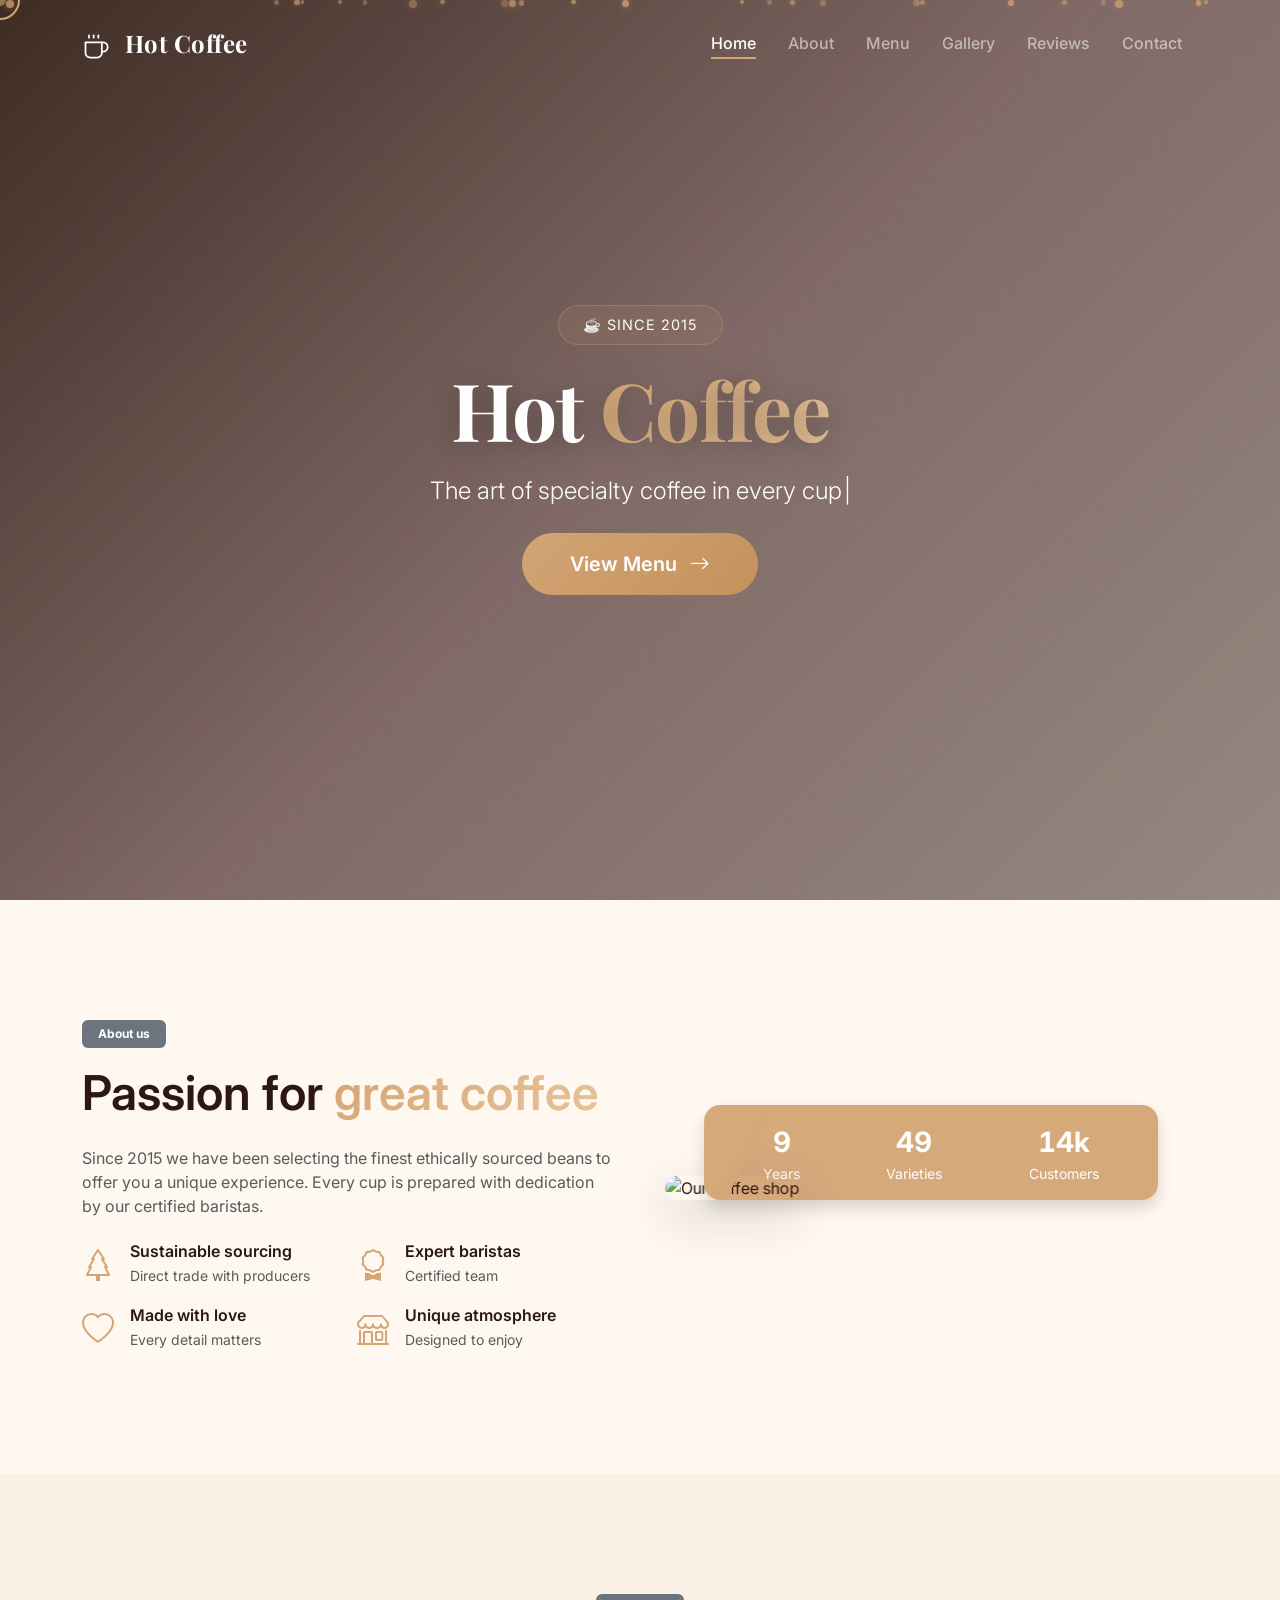
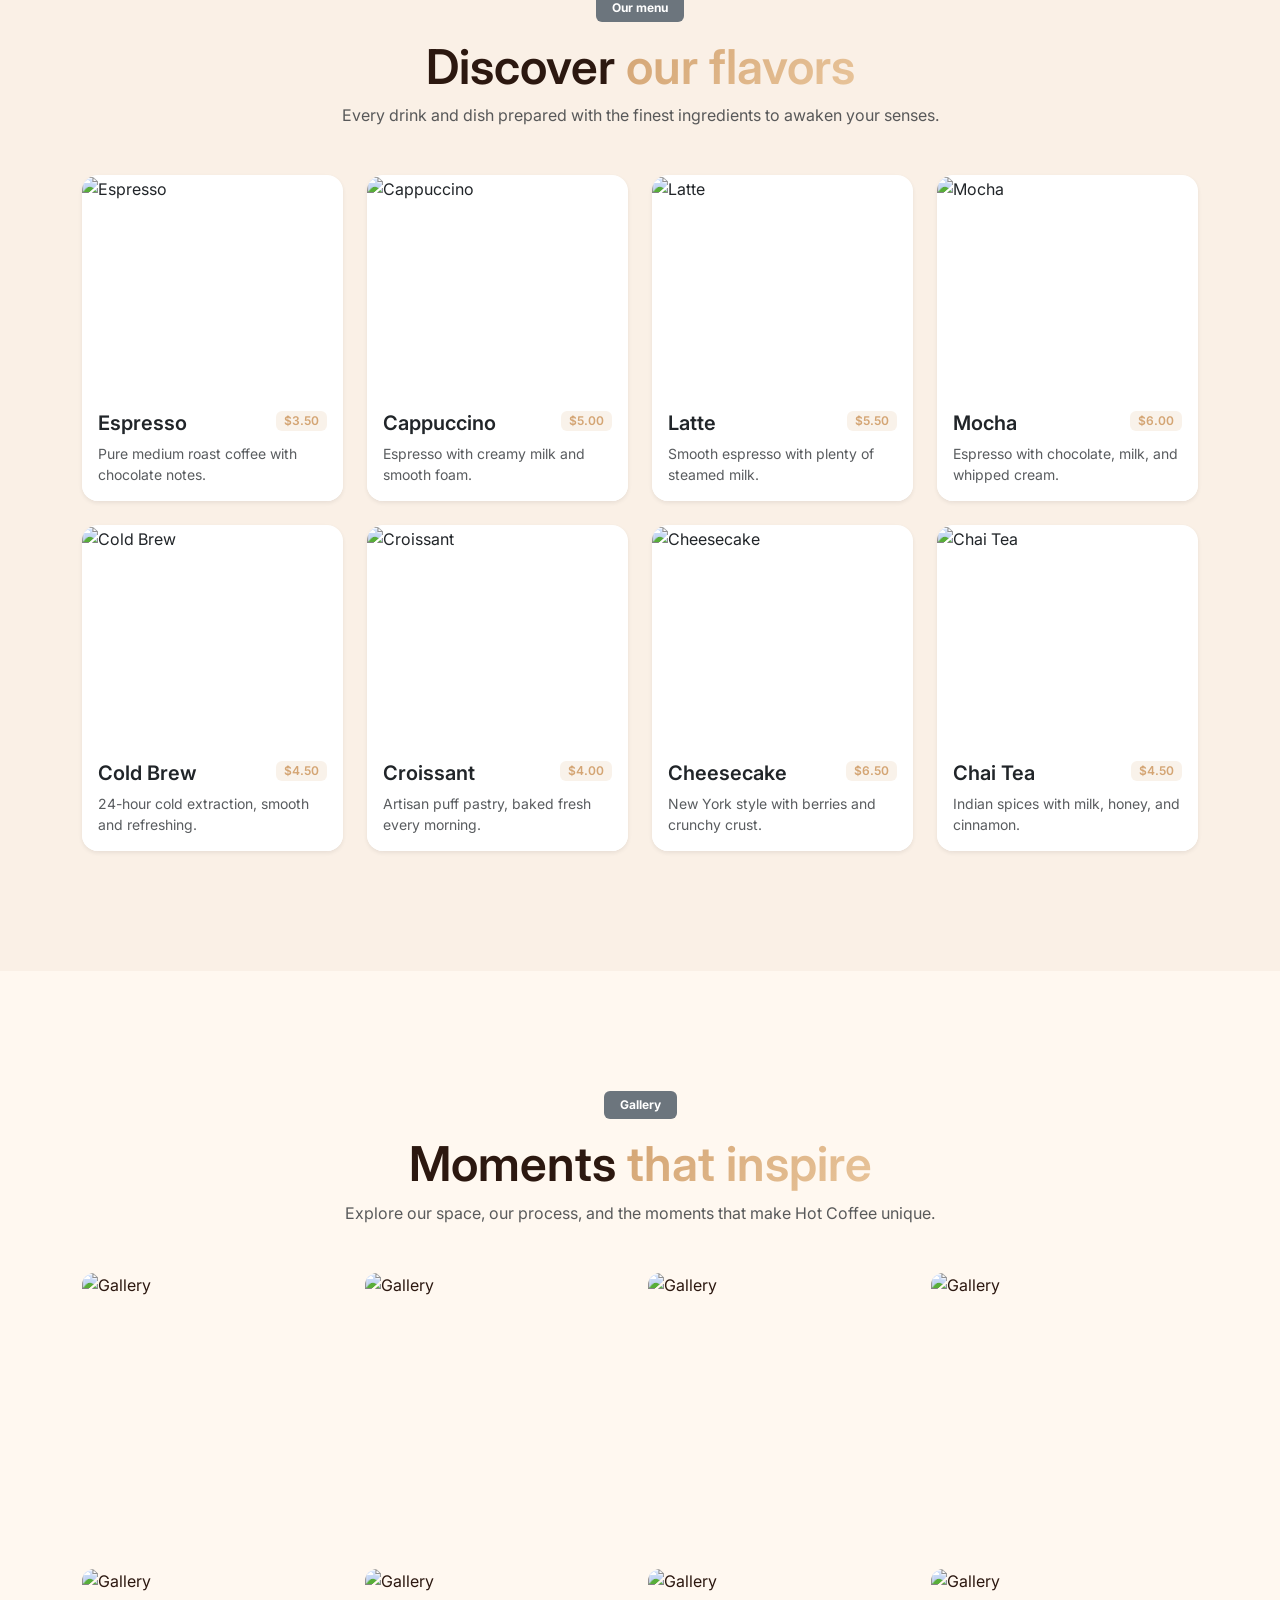
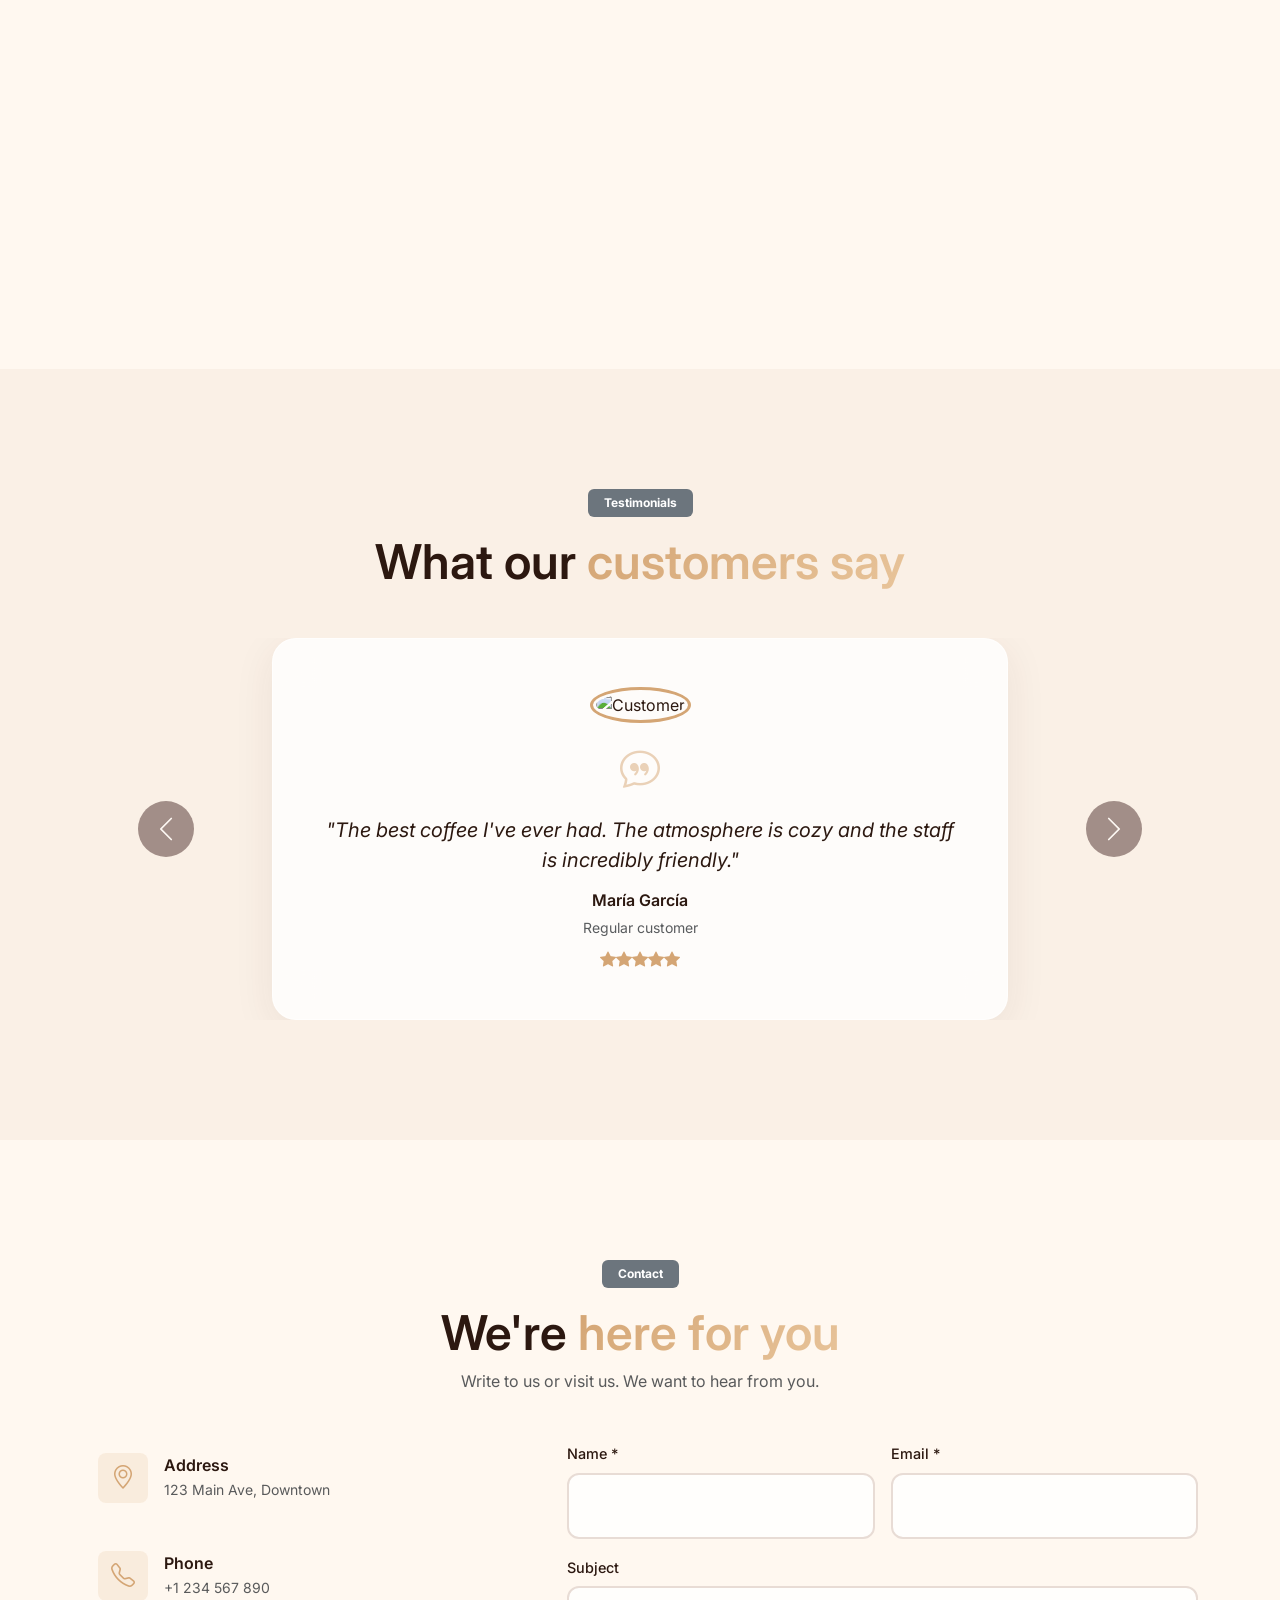
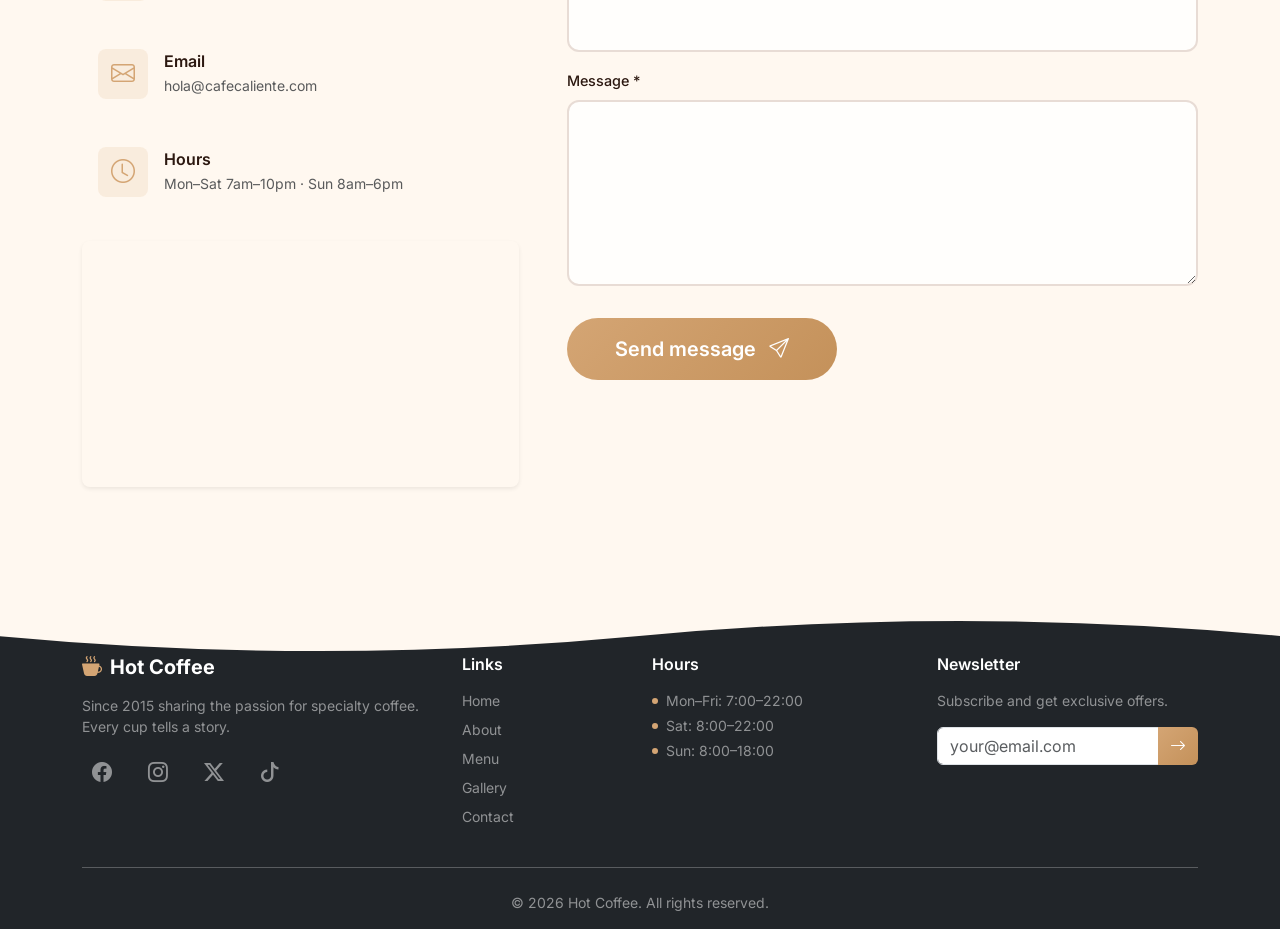
==== commit 0ff6620e: "titles" ====
--- a/templates/coffee/index.html
+++ b/templates/coffee/index.html
@@ -3,12 +3,12 @@
 <head>
   <meta charset="UTF-8">
   <meta name="viewport" content="width=device-width, initial-scale=1.0">
-  <meta name="description" content="Café Caliente - Specialty artisan coffee. Enjoy the best coffee in a unique atmosphere.">
+  <meta name="description" content="Hot Coffee - Specialty artisan coffee. Enjoy the best coffee in a unique atmosphere.">
   <meta name="theme-color" content="#4A2C2A">
-  <meta property="og:title" content="Café Caliente - Specialty Coffee Shop">
+  <meta property="og:title" content="Hot Coffee - Specialty Coffee Shop">
   <meta property="og:description" content="The best artisan coffee in town. Come and enjoy.">
   <meta property="og:type" content="website">
-  <title>Café Caliente · Specialty Coffee Shop</title>
+  <title>Hot Coffee · Specialty Coffee Shop</title>
   <link rel="preconnect" href="https://fonts.googleapis.com">
   <link rel="preconnect" href="https://fonts.gstatic.com" crossorigin>
   <link href="https://fonts.googleapis.com/css2?family=Playfair+Display:wght@400;600;700;900&family=Inter:wght@300;400;500;600;700&display=swap" rel="stylesheet">
@@ -32,7 +32,7 @@
           <path d="M3 8h14v9a4 4 0 0 1-4 4H7a4 4 0 0 1-4-4V8Z"/>
           <line x1="6" y1="2" x2="6" y2="4"/><line x1="10" y1="2" x2="10" y2="4"/><line x1="14" y1="2" x2="14" y2="4"/>
         </svg>
-        Café Caliente
+        Hot Coffee
       </a>
       <button class="navbar-toggler border-0" type="button" data-bs-toggle="collapse" data-bs-target="#navbarNav" aria-label="Menu">
         <span class="navbar-toggler-icon"></span>
@@ -65,7 +65,7 @@
     <div class="container position-relative text-center text-white" style="z-index: 3;">
       <p class="hero-badge mb-3" data-reveal="fade-down">☕ Since 2015</p>
       <h1 class="display-1 fw-bold hero-title mb-3" data-reveal="fade-up">
-        Café <span class="text-gradient">Caliente</span>
+        Hot <span class="text-gradient">Coffee</span>
       </h1>
       <p class="lead fs-4 mb-4 opacity-90" id="heroSubtitle" data-reveal="fade-up" data-reveal-delay="200"></p>
       <div data-reveal="fade-up" data-reveal-delay="400">
@@ -226,11 +226,11 @@
         <div class="col-sm-6 col-lg-4 col-xl-3" data-reveal="zoom-in" data-reveal-delay="350">
           <div class="card menu-card h-100 border-0 shadow-sm tilt-card">
             <div class="card-img-wrapper tilt-item" data-tilt-factor="1.4">
-              <img src="https://images.unsplash.com/photo-1559056199-641a0ac8b55e?w=400&q=80" class="card-img-top" alt="Té Chai" loading="lazy">
-            </div>
-            <div class="card-body tilt-item" data-tilt-factor="0.6">
-              <div class="d-flex justify-content-between align-items-start mb-2">
-                <h5 class="card-title fw-semibold mb-0">Té Chai</h5>
+              <img src="https://images.unsplash.com/photo-1559056199-641a0ac8b55e?w=400&q=80" class="card-img-top" alt="Chai Tea" loading="lazy">
+            </div>
+            <div class="card-body tilt-item" data-tilt-factor="0.6">
+              <div class="d-flex justify-content-between align-items-start mb-2">
+                <h5 class="card-title fw-semibold mb-0">Chai Tea</h5>
                 <span class="badge bg-accent-subtle text-accent fw-semibold tilt-item" data-tilt-factor="1.8">$4.50</span>
               </div>
               <p class="card-text small text-muted">Indian spices with milk, honey, and cinnamon.</p>
@@ -247,7 +247,7 @@
       <div class="text-center mb-5">
         <span class="badge bg-secondary mb-3 px-3 py-2" data-reveal="fade-down">Gallery</span>
         <h2 class="display-5 fw-semibold" data-reveal="rotate-up">Moments <span class="text-gradient">that inspire</span></h2>
-        <p class="text-muted mx-auto" style="max-width:600px;" data-reveal="fade-up" data-reveal-delay="100">Explore our space, our process, and the moments that make Café Caliente unique.</p>
+        <p class="text-muted mx-auto" style="max-width:600px;" data-reveal="fade-up" data-reveal-delay="100">Explore our space, our process, and the moments that make Hot Coffee unique.</p>
       </div>
       <div class="row g-3">
         <div class="col-6 col-md-4 col-lg-3" data-reveal="zoom-in" data-reveal-delay="0"><div class="gallery-item"><img src="https://images.unsplash.com/photo-1495474472287-4d71bcdd2085?w=400&q=80" alt="Gallery" class="img-fluid gallery-img" loading="lazy"><div class="gallery-overlay"><span class="gallery-icon"><i class="bi bi-arrows-fullscreen"></i></span></div></div></div>
@@ -275,8 +275,8 @@
           <div class="carousel-item"><div class="row justify-content-center"><div class="col-lg-8"><div class="testimonial-card text-center p-5"><img src="https://i.pravatar.cc/100?img=11" alt="Customer" class="rounded-circle mb-3 testimonial-avatar" width="80" height="80" loading="lazy"><i class="bi bi-chat-quote fs-1 text-accent opacity-50 d-block mb-3"></i><p class="fs-5 mb-3 fst-italic">"The croissants are spectacular and the cappuccino is perfect. I'll definitely come back again and again."</p><h6 class="fw-semibold mb-1">Carlos Mendoza</h6><small class="text-muted">Foodie</small><div class="mt-2"><i class="bi bi-star-fill text-accent"></i><i class="bi bi-star-fill text-accent"></i><i class="bi bi-star-fill text-accent"></i><i class="bi bi-star-fill text-accent"></i><i class="bi bi-star-fill text-accent"></i></div></div></div></div></div>
           <div class="carousel-item"><div class="row justify-content-center"><div class="col-lg-8"><div class="testimonial-card text-center p-5"><img src="https://i.pravatar.cc/100?img=5" alt="Customer" class="rounded-circle mb-3 testimonial-avatar" width="80" height="80" loading="lazy"><i class="bi bi-chat-quote fs-1 text-accent opacity-50 d-block mb-3"></i><p class="fs-5 mb-3 fst-italic">"A perfect space for meetings. The cold brew is the best in the whole city, 100% recommended."</p><h6 class="fw-semibold mb-1">Ana Torres</h6><small class="text-muted">Entrepreneur</small><div class="mt-2"><i class="bi bi-star-fill text-accent"></i><i class="bi bi-star-fill text-accent"></i><i class="bi bi-star-fill text-accent"></i><i class="bi bi-star-fill text-accent"></i><i class="bi bi-star-fill text-accent"></i></div></div></div></div></div>
         </div>
-        <button class="carousel-control-prev" type="button" data-bs-target="#testimonialCarousel" data-bs-slide="prev"><span class="carousel-control-prev-icon" aria-hidden="true"></span><span class="visually-hidden">Anterior</span></button>
-        <button class="carousel-control-next" type="button" data-bs-target="#testimonialCarousel" data-bs-slide="next"><span class="carousel-control-next-icon" aria-hidden="true"></span><span class="visually-hidden">Siguiente</span></button>
+        <button class="carousel-control-prev" type="button" data-bs-target="#testimonialCarousel" data-bs-slide="prev"><span class="carousel-control-prev-icon" aria-hidden="true"></span><span class="visually-hidden">Previous</span></button>
+        <button class="carousel-control-next" type="button" data-bs-target="#testimonialCarousel" data-bs-slide="next"><span class="carousel-control-next-icon" aria-hidden="true"></span><span class="visually-hidden">Next</span></button>
       </div>
     </div>
   </section>
@@ -316,13 +316,13 @@
     <div class="footer-decoration"><svg viewBox="0 0 1440 60" preserveAspectRatio="none"><path d="M0,30 Q360,60 720,30 Q1080,0 1440,30 L1440,60 L0,60 Z" fill="var(--color-bg)"/></svg></div>
     <div class="container">
       <div class="row g-4">
-        <div class="col-md-6 col-lg-4" data-reveal="fade-up"><h5 class="fw-bold mb-3"><i class="bi bi-cup-hot-fill me-2 text-accent"></i>Café Caliente</h5><p class="small text-white-50">Since 2015 sharing the passion for specialty coffee. Every cup tells a story.</p><div class="d-flex gap-3 fs-5 social-links"><a href="#" class="text-white-50 text-decoration-none social-link" aria-label="Facebook"><i class="bi bi-facebook"></i></a><a href="#" class="text-white-50 text-decoration-none social-link" aria-label="Instagram"><i class="bi bi-instagram"></i></a><a href="#" class="text-white-50 text-decoration-none social-link" aria-label="Twitter"><i class="bi bi-twitter-x"></i></a><a href="#" class="text-white-50 text-decoration-none social-link" aria-label="TikTok"><i class="bi bi-tiktok"></i></a></div></div>
+        <div class="col-md-6 col-lg-4" data-reveal="fade-up"><h5 class="fw-bold mb-3"><i class="bi bi-cup-hot-fill me-2 text-accent"></i>Hot Coffee</h5><p class="small text-white-50">Since 2015 sharing the passion for specialty coffee. Every cup tells a story.</p><div class="d-flex gap-3 fs-5 social-links"><a href="#" class="text-white-50 text-decoration-none social-link" aria-label="Facebook"><i class="bi bi-facebook"></i></a><a href="#" class="text-white-50 text-decoration-none social-link" aria-label="Instagram"><i class="bi bi-instagram"></i></a><a href="#" class="text-white-50 text-decoration-none social-link" aria-label="Twitter"><i class="bi bi-twitter-x"></i></a><a href="#" class="text-white-50 text-decoration-none social-link" aria-label="TikTok"><i class="bi bi-tiktok"></i></a></div></div>
         <div class="col-md-3 col-lg-2" data-reveal="fade-up" data-reveal-delay="100"><h6 class="fw-semibold mb-3">Links</h6><ul class="list-unstyled small footer-links"><li class="mb-2"><a href="#hero" class="text-white-50 text-decoration-none">Home</a></li><li class="mb-2"><a href="#about" class="text-white-50 text-decoration-none">About</a></li><li class="mb-2"><a href="#menu" class="text-white-50 text-decoration-none">Menu</a></li><li class="mb-2"><a href="#gallery" class="text-white-50 text-decoration-none">Gallery</a></li><li class="mb-2"><a href="#contact" class="text-white-50 text-decoration-none">Contact</a></li></ul></div>
         <div class="col-md-3 col-lg-3" data-reveal="fade-up" data-reveal-delay="200"><h6 class="fw-semibold mb-3">Hours</h6><ul class="list-unstyled small text-white-50"><li class="mb-1 d-flex align-items-center gap-2"><span class="dot-accent"></span>Mon–Fri: 7:00–22:00</li><li class="mb-1 d-flex align-items-center gap-2"><span class="dot-accent"></span>Sat: 8:00–22:00</li><li class="mb-1 d-flex align-items-center gap-2"><span class="dot-accent"></span>Sun: 8:00–18:00</li></ul></div>
         <div class="col-lg-3" data-reveal="fade-up" data-reveal-delay="300"><h6 class="fw-semibold mb-3">Newsletter</h6><p class="small text-white-50">Subscribe and get exclusive offers.</p><div class="input-group"><input type="email" class="form-control" placeholder="your@email.com" aria-label="Newsletter"><button class="btn btn-accent" type="button"><i class="bi bi-arrow-right"></i></button></div></div>
       </div>
       <hr class="my-4 border-white-10">
-      <div class="text-center small text-white-50"><p class="mb-0">&copy; 2026 Café Caliente. All rights reserved.</p></div>
+      <div class="text-center small text-white-50"><p class="mb-0">&copy; 2026 Hot Coffee. All rights reserved.</p></div>
     </div>
   </footer>
 
